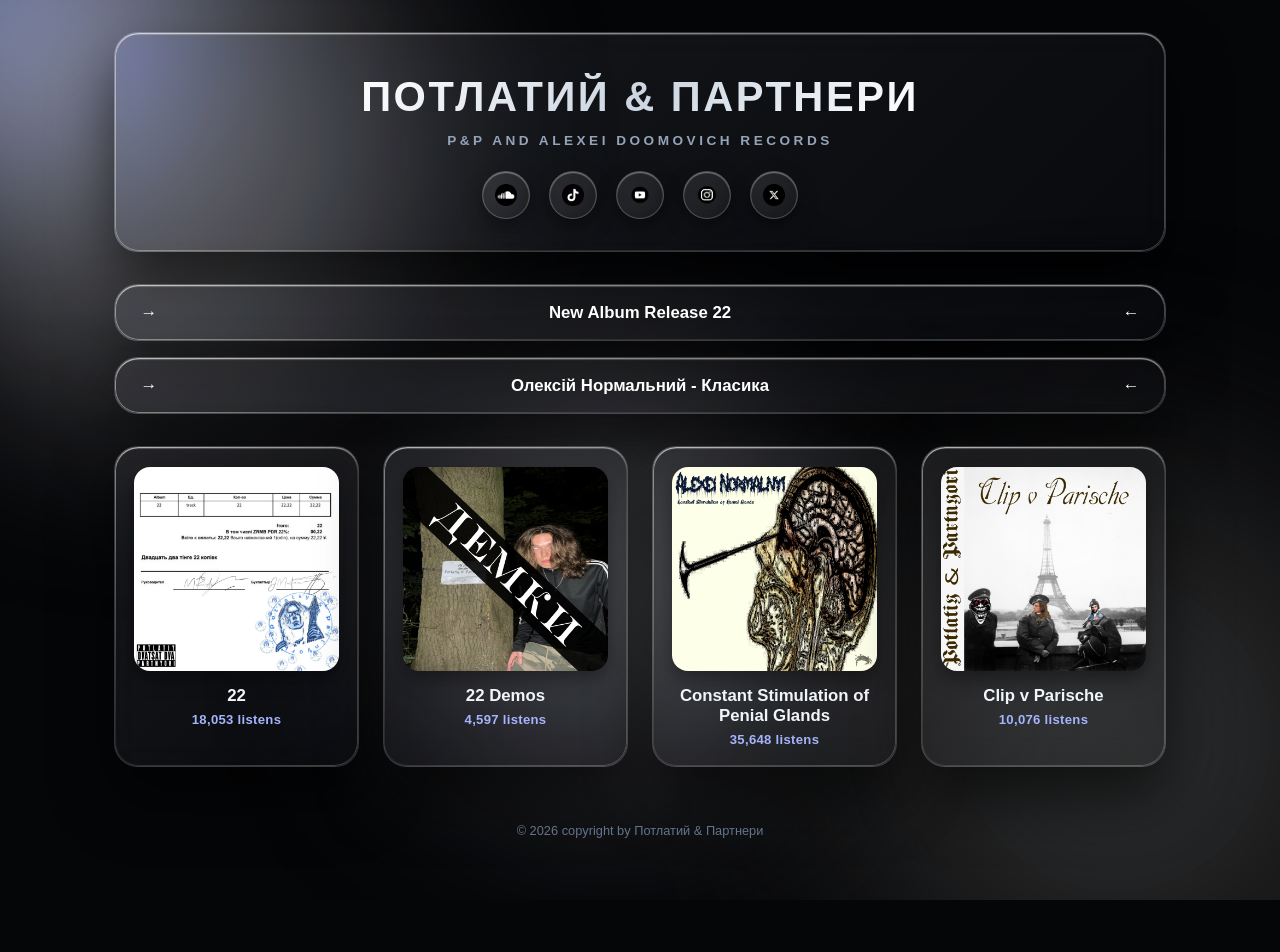
==== index.html @ 7893b6b0 "Update index.html" ====
<!DOCTYPE html>
<html lang="uk">
<head>
  <meta charset="UTF-8">
  <meta name="viewport" content="width=device-width, initial-scale=1.0, maximum-scale=1.0, user-scalable=no, viewport-fit=cover">
  <title>Потлатий & Партнери</title>
  <link rel="icon" type="image/x-icon" href="icon.ico">
  <link rel="stylesheet" href="style.css">
</head>
<body>

  <!-- Flying Ambient Blobs for Main Page -->
  <div class="ambient-bg">
    <div class="liquid-blob blob-main-1"></div>
    <div class="liquid-blob blob-main-2"></div>
    <div class="liquid-blob blob-main-3"></div>
    <div class="liquid-blob blob-main-cursor" id="blob-cursor"></div>
  </div>

  <div class="main-content" id="main-page">
    <header class="header-glass glass-card">
      <h1 id="main-title">ПОТЛАТИЙ & ПАРТНЕРИ</h1>
      <div class="tagline-container">
        <span id="tagline" class="tagline">P&P AND ALEXEI DOOMOVICH RECORDS</span>
      </div>

      <!-- Main Screen Media Link Buttons -->
      <div id="header-media-links" class="media-links-container">
        <a href="https://soundcloud.com/potlatiypartnyori?utm_source=clipboard&utm_medium=text&utm_campaign=social_sharing" target="_blank" class="media-link-btn sc-link" title="SoundCloud"><img src="snd.png" alt="SoundCloud"></a>
        <a href="https://www.tiktok.com/@potlatiy_3.14tushara" target="_blank" class="media-link-btn tt-link" title="TikTok"><img src="tt.png" alt="TikTok"></a>
        <a href="https://www.youtube.com/@ReVanced-j1o" target="_blank" class="media-link-btn yt-link" title="YouTube"><img src="yt.png" alt="YouTube"></a>
        <a href="https://www.instagram.com/potlatiypartnyori/" target="_blank" class="media-link-btn ig-link" title="Instagram"><img src="inst.png" alt="Instagram"></a>
        <a href="https://x.com/ptlty_i_part" target="_blank" class="media-link-btn x-link" title="X"><img src="x.png" alt="X"></a>
      </div>
    </header>

    <div class="controls-container">
      <button id="promo-btn-22" class="promo-btn glass-card" onclick="openAlbum('22', this)">
        <span class="arrow-left">→</span> New Album Release 22 <span class="arrow-right">←</span>
      </button>
      <button id="promo-btn-cspg" class="promo-btn glass-card" onclick="openAlbum('cspg', this)">
        <span class="arrow-left">→</span> Олексій Нормальний - Класика <span class="arrow-right">←</span>
      </button>
    </div>

    <div id="albums-grid" class="album-grid">
      <div class="album-card glass-card" onclick="openAlbum('22', this)">
        <div class="album-card-cover">
          <img src="22albumcov.png" alt="Album 22" onerror="this.src='icon.ico'">
        </div>
        <div class="album-card-title">22</div>
        <div class="album-card-listens" id="main-listens-22">0 listens</div>
      </div>

      <div class="album-card glass-card" onclick="openAlbum('22demos', this)">
        <div class="album-card-cover">
          <img src="22demos.png" alt="22 Demos" onerror="this.src='icon.ico'">
        </div>
        <div class="album-card-title">22 Demos</div>
        <div class="album-card-listens" id="main-listens-22demos">0 listens</div>
      </div>

      <div class="album-card glass-card" onclick="openAlbum('cspg', this)">
        <div class="album-card-cover">
          <img src="csopgnew.png" alt="CSPG" onerror="this.src='icon.ico'">
        </div>
        <div class="album-card-title">Constant Stimulation of Penial Glands</div>
        <div class="album-card-listens" id="main-listens-cspg">0 listens</div>
      </div>

      <div class="album-card glass-card" onclick="openAlbum('cvp', this)">
        <div class="album-card-cover">
          <img src="clipcover.png" alt="Clip v Parische" onerror="this.src='icon.ico'">
        </div>
        <div class="album-card-title">Clip v Parische</div>
        <div class="album-card-listens" id="main-listens-cvp">0 listens</div>
      </div>
    </div>
  </div>

  <div id="expanded-view" class="expanded-modal" style="display: none;">
    <div class="animated-bg">
      <div class="blob blob-1"></div>
      <div class="blob blob-2"></div>
      <div class="blob blob-3"></div>
      <div class="blob blob-4"></div>
    </div>

    <div class="modal-content-container">
      <div class="modal-header">
        <span id="expanded-album-title" class="expanded-title">ALBUM PLAYER</span>
        <button class="close-btn glass-btn" onclick="closeExpandedAlbum()" aria-label="Close">✕</button>
      </div>

      <div class="expanded-layout">
        <div class="panel-left glass-panel">
          <div class="album-cover-frame">
            <img id="expanded-cover" alt="Album Cover">
          </div>

          <div class="current-track-info">
            <div id="player-track-name" class="player-track-name">Select a Track</div>
            <div id="player-album-name" class="player-album-name">Album Name</div>
          </div>

          <div class="player-controls">
            <audio id="player" controls></audio>

            <div class="custom-playback-buttons">
              <button class="control-btn glass-btn" onclick="prevTrack()">⏮ PREV</button>
              <button class="control-btn glass-btn" onclick="togglePlayPause()">⏯ PLAY / PAUSE</button>
              <button class="control-btn glass-btn" onclick="nextTrack()">NEXT ⏭</button>
            </div>

            <div id="listens-count" class="listens-count"></div>

            <div class="streaming-links">
              <a id="spotify-link" href="#" target="_blank" class="stream-btn glass-btn">Spotify</a>
              <a id="apple-link" href="#" target="_blank" class="stream-btn glass-btn">Apple Music</a>
              <a id="ytmusic-link" href="#" target="_blank" class="stream-btn glass-btn">YT Music</a>
            </div>
          </div>
        </div>

        <div class="panel-right glass-panel">
          <h2 class="panel-title">TRACKLIST</h2>

          <div id="list-22" class="music-container track-list-box">
            <div class="track" data-file="01 blyuaha muha.mp3" onclick="playTrack(this)">01. blyuaha muha</div>
            <div class="track" data-file="02 ce eksperimentalniy hip hop suki.mp3" onclick="playTrack(this)">02. це експериментальний хiп хоп суки</div>
            <div class="track" data-file="03 hype melstroy che.mp3" onclick="playTrack(this)">03. hype melstroy che</div>
            <div class="track" data-file="04 sintisator noobprohakergod.mp3" onclick="playTrack(this)">04. sintisator noobprohakergod</div>
            <div class="track" data-file="05 vitaliy ventilator (feat. Vitalya).mp3" onclick="playTrack(this)">05. vitaliy ventilator (feat. Vitalya)</div>
            <div class="track" data-file="06 status.mp3" onclick="playTrack(this)">06. status</div>
            <div class="track" data-file="07 altuha nomer 16.mp3" onclick="playTrack(this)">07. альтуха номер 16</div>
            <div class="track" data-file="08 mezhkontinentalniy zvonok (intro).mp3" onclick="playTrack(this)">08. межконтинентальний звонок (intro)</div>
            <div class="track" data-file="09 22.mp3" onclick="playTrack(this)">09. 22</div>
            <div class="track" data-file="10 running (za bitom).mp3" onclick="playTrack(this)">10. running (за бiтом)</div>
            <div class="track" data-file="11 sperma na dzinsax (feat. chaykovskiy, floor...).mp3" onclick="playTrack(this)">11. sperma na dzinsax</div>
            <div class="track" data-file="12 martin.mp3" onclick="playTrack(this)">12. martin</div>
            <div class="track" data-file="13 dimon hendryx.mp3" onclick="playTrack(this)">13. dimon hendryx</div>
            <div class="track" data-file="14 seks narkota i partneri (prod. Alexei N...).mp3" onclick="playTrack(this)">14. секс наркота i партнери</div>
            <div class="track" data-file="15 death grips - fors.mp3" onclick="playTrack(this)">15. death grips - форс</div>
            <div class="track" data-file="16 jpegmafia - loh.mp3" onclick="playTrack(this)">16. jpegmafia - лох</div>
            <div class="track" data-file="17 tolko lyudey ne zaplakalo ot etoy pesni.mp3" onclick="playTrack(this)">17. только 5% людей не заплакало</div>
            <div class="track" data-file="18 Clip v Parische (House Limited Edition).mp3" onclick="playTrack(this)">18. Clip v Parische (House Limited)</div>
            <div class="track" data-file="19 companiya zla.mp3" onclick="playTrack(this)">19. companiya zla</div>
            <div class="track" data-file="20 smert navalnogo 16.02.24.mp3" onclick="playTrack(this)">20. smert navalnogo 16.02.24</div>
            <div class="track" data-file="21 gemini pizdun.mp3" onclick="playTrack(this)">21. gemini piz#dun</div>
            <div class="track" data-file="22 konec alboma (gotovo).mp3" onclick="playTrack(this)">22. konec alboma (gotovo)</div>
          </div>

          <div id="list-22demos" class="music-container track-list-box">
            <div class="track" data-file="01 clip v parische (Demo).mp3" onclick="playTrack(this)">01. clip v parische (Demo)</div>
            <div class="track" data-file="02 jpegmafia - лох (Demo).mp3" onclick="playTrack(this)">02. jpegmafia - лох (Demo)</div>
            <div class="track" data-file="03 jpegmafia - лох (Cut Demo).mp3" onclick="playTrack(this)">03. jpegmafia - лох (Cut Demo)</div>
            <div class="track" data-file="04 zapoy (Demo).mp3" onclick="playTrack(this)">04. zapoy (Demo)</div>
            <div class="track" data-file="05 interluda (Demo).mp3" onclick="playTrack(this)">05. interluda (Demo)</div>
            <div class="track" data-file="06 rsheen (Demo).mp3" onclick="playTrack(this)">06. rsheen (Demo)</div>
            <div class="track" data-file="07 діджей поломаний холодильник (Demo).mp3" onclick="playTrack(this)">07. діджей поломаний холодильник (Demo)</div>
            <div class="track" data-file="08 status (Demo).mp3" onclick="playTrack(this)">08. status (Demo)</div>
            <div class="track" data-file="09 lozinskiy na bite (Demo).mp3" onclick="playTrack(this)">09. lozinskiy na bite (Demo)</div>
            <div class="track" data-file="10 dom (Demo).mp3" onclick="playTrack(this)">10. dom (Demo)</div>
            <div class="track" data-file="11 3 son (Demo).mp3" onclick="playTrack(this)">11. 3 son (Demo)</div>
            <div class="track" data-file="12 4 son (Demo).mp3" onclick="playTrack(this)">12. 4 son (Demo)</div>
            <div class="track" data-file="13 birds (Demo).mp3" onclick="playTrack(this)">13. birds (Demo)</div>
            <div class="track" data-file="14 konec alboma (Demo).mp3" onclick="playTrack(this)">14. konec alboma (Demo)</div>
          </div>

          <div id="list-cspg" class="music-container track-list-box">
            <div class="track" data-file="Constant Stimulation of Penial Glands.mp3" onclick="playTrack(this)">01. Constant Stimulation of Penial Glands</div>
            <div class="track" data-file="Last Breaths of Baal.mp3" onclick="playTrack(this)">02. Last Breaths of Baal</div>
            <div class="track" data-file="The Fourth Coming of Christ.mp3" onclick="playTrack(this)">03. The Fourth Coming of Christ</div>
            <div class="track" data-file="War on Europa.mp3" onclick="playTrack(this)">04. War on Europa</div>
            <div class="track" data-file="Continous Existence of Judaism.mp3" onclick="playTrack(this)">05. Continous Existence of Judaism</div>
            <div class="track" data-file="Lizards That Live Underground.mp3" onclick="playTrack(this)">06. Lizards That Live Underground</div>
            <div class="track" data-file="Dismembered Body Found in the Stale Basement of a Nice Old Lady I Once Knew As Roberta.mp3" onclick="playTrack(this)">07. Dismembered Body Found in the Stale Basement</div>
          </div>

          <div id="list-cvp" class="music-container track-list-box">
            <div class="track" data-file="Clip v Parische.mp3" onclick="playTrack(this)">01. Clip v Parische</div>
          </div>

          <div class="lyrics-container glass-panel">
            <div class="lyrics-header">↻ LYRICS</div>
            <div id="lyrics-box" class="lyrics-content">Select a track to view lyrics...</div>
          </div>
        </div>
      </div>
    </div>
  </div>

  <div id="mini-player" class="mini-player glass-panel" style="display: none;">
    <div class="mini-player-info" onclick="reopenFullPlayer()">
      <img id="mini-cover" alt="Album Cover" class="mini-cover">
      <div class="mini-details">
        <div id="mini-title" class="mini-title">Track Name - Album Name</div>
      </div>
    </div>

    <div class="mini-controls-container">
      <div class="mini-controls">
        <button class="control-btn glass-btn" onclick="prevTrack()" title="Previous">⏮<span class="btn-text"> PREV</span></button>
        <button id="mini-play-btn" class="control-btn glass-btn" onclick="togglePlayPause()" title="Play/Pause">⏯<span class="btn-text"> PLAY</span></button>
        <button class="control-btn glass-btn" onclick="nextTrack()" title="Next">NEXT<span class="btn-text"> ⏭</span></button>
        <button class="control-btn glass-btn" onclick="reopenFullPlayer()" title="Expand">⤢<span class="btn-text"> EXPAND</span></button>
        <button class="control-btn glass-btn" onclick="dismissMiniPlayer()" title="Close">✕</button>
      </div>
      <div id="mini-listens-count" class="mini-listens-count">0 listens</div>
    </div>
  </div>

  <footer>
    © 2026 copyright by Потлатий & Партнери
  </footer>

  <script src="lyrics.js"></script>
  <script src="x.js"></script>
</body>
</html>
---- style.css ----
:root {
  --bg-dark: #050608;
  --text-main: #f8fafc;
  --accent: #a5b4fc;
  --album-c1: #3a4b6e;
  --album-c2: #101622;
  --album-c3: #060911;

  /* Dynamic Viewport Height Fix Variable */
  --app-height: 100dvh;

  /* Dynamic Main Page Theme Tokens */
  --main-c1: rgba(255, 255, 255, 0.35);
  --main-c1-dark: rgba(30, 30, 35, 0.8);
  --main-c2: rgba(200, 200, 200, 0.25);
  --main-c2-dark: rgba(0, 0, 0, 0.95);
  --main-c3: rgba(255, 255, 255, 0.3);
  --main-c3-dark: rgba(15, 15, 20, 0.85);
  --main-bg-color: #050608;

  /* Ultra-Transparent Liquid Glass Tokens */
  --liquid-glass-bg: linear-gradient(135deg, rgba(255, 255, 255, 0.08) 0%, rgba(255, 255, 255, 0.02) 100%);
  --liquid-glass-border: linear-gradient(135deg, rgba(255, 255, 255, 0.45) 0%, rgba(255, 255, 255, 0.05) 50%, rgba(255, 255, 255, 0.22) 100%);
  --liquid-glass-shadow: 0 30px 60px rgba(0, 0, 0, 0.6), inset 0 1.5px 1px rgba(255, 255, 255, 0.45), inset 0 -1px 1px rgba(255, 255, 255, 0.05);
  --liquid-glass-hover-bg: linear-gradient(135deg, rgba(255, 255, 255, 0.16) 0%, rgba(255, 255, 255, 0.04) 100%);
}

* {
  box-sizing: border-box;
  margin: 0;
  padding: 0;
  -webkit-tap-highlight-color: transparent;
}

img:not([src]), img[src=""] {
  opacity: 0 !important;
  visibility: hidden !important;
}

html, body {
  width: 100%;
  min-height: 100vh;
  min-height: var(--app-height);
  background-color: var(--main-bg-color) !important;
  color: var(--text-main);
  font-family: -apple-system, BlinkMacSystemFont, "SF Pro Display", "SF Pro Text", "Helvetica Neue", Arial, sans-serif;
  overflow-x: hidden;
  position: relative;
  transition: background-color 0.8s ease;
}

body {
  display: flex;
  flex-direction: column;
  align-items: center;
  padding-bottom: 90px;
}

/* Lock scroll when modal is open */
body.modal-open {
  overflow: hidden !important;
  height: 100vh !important;
  height: var(--app-height) !important;
}

/* Flying Ambient Mesh for Main Page */
.ambient-bg {
  position: fixed;
  top: 0;
  left: 0;
  width: 100vw;
  height: 100vh;
  height: var(--app-height);
  z-index: 0;
  pointer-events: none;
  overflow: hidden;
}

.liquid-blob {
  position: absolute;
  border-radius: 50%;
  filter: blur(85px);
  mix-blend-mode: screen;
  animation: fluidFly 15s infinite alternate cubic-bezier(0.4, 0, 0.2, 1);
  transition: background 0.8s ease;
}

.blob-main-1 {
  width: 550px;
  height: 550px;
  background: radial-gradient(circle, var(--main-c1) 0%, var(--main-c1-dark) 100%);
  top: -120px;
  left: -120px;
}

.blob-main-2 {
  width: 650px;
  height: 650px;
  background: radial-gradient(circle, var(--main-c2) 0%, var(--main-c2-dark) 100%);
  bottom: -160px;
  right: -160px;
  animation-delay: -4s;
}

.blob-main-3 {
  width: 450px;
  height: 450px;
  background: radial-gradient(circle, var(--main-c3) 0%, var(--main-c3-dark) 100%);
  top: 40%;
  left: 30%;
  animation-delay: -8s;
}

/* Cursor-Following Flying Blob */
.blob-main-cursor {
  width: 420px;
  height: 420px;
  background: radial-gradient(circle, var(--accent, rgba(255, 255, 255, 0.4)) 0%, var(--main-c1-dark, rgba(30, 30, 35, 0.8)) 100%);
  position: fixed;
  top: 0;
  left: 0;
  pointer-events: none;
  transform: translate(-50%, -50%);
  transition: transform 0.1s ease-out, background 0.8s ease;
  z-index: 0;
  animation: none;
  opacity: 0.75;
}

@keyframes fluidFly {
  0% { transform: translate(0, 0) scale(1) rotate(0deg); }
  50% { transform: translate(120px, -80px) scale(1.2) rotate(120deg); }
  100% { transform: translate(-80px, 100px) scale(0.9) rotate(240deg); }
}

.main-content {
  position: relative;
  z-index: 1;
  width: 100%;
  max-width: 1100px;
  padding: 2rem 1.5rem;
  display: flex;
  flex-direction: column;
  gap: 2rem;
}

/* Liquid Glass Panels */
.glass-card,
.glass-panel,
.header-glass,
.mini-player {
  background: var(--liquid-glass-bg);
  backdrop-filter: blur(14px) saturate(220%);
  -webkit-backdrop-filter: blur(14px) saturate(220%);
  border: 1px solid rgba(255, 255, 255, 0.16);
  border-radius: 24px;
  box-shadow: var(--liquid-glass-shadow);
  transition: all 0.35s cubic-bezier(0.16, 1, 0.3, 1);
  position: relative;
  overflow: hidden;
}

.glass-card::before,
.glass-panel::before {
  content: '';
  position: absolute;
  inset: 0;
  border-radius: 24px;
  padding: 1px;
  background: var(--liquid-glass-border);
  -webkit-mask: linear-gradient(#fff 0 0) content-box, linear-gradient(#fff 0 0);
  mask: linear-gradient(#fff 0 0) content-box, linear-gradient(#fff 0 0);
  -webkit-mask-composite: xor;
  mask-composite: exclude;
  pointer-events: none;
}

.header-glass {
  text-align: center;
  padding: 2.5rem 1.5rem 2rem 1.5rem;
  display: flex;
  flex-direction: column;
  align-items: center;
}

#main-title {
  font-size: 2.6rem;
  font-weight: 800;
  letter-spacing: 2.5px;
  margin-bottom: 0.3rem;
  text-transform: uppercase;
  background: linear-gradient(135deg, #ffffff 0%, #cbd5e1 50%, #ffffff 100%);
  -webkit-background-clip: text;
  -webkit-text-fill-color: transparent;
  word-break: break-word;
}

.tagline-container {
  margin-top: 0.3rem;
}

.tagline {
  font-size: 0.85rem;
  letter-spacing: 3.5px;
  color: #94a3b8;
  text-transform: uppercase;
  font-weight: 600;
  word-break: break-word;
}

/* Header Media Link Buttons */
.media-links-container {
  display: flex;
  gap: 1.2rem;
  justify-content: center;
  align-items: center;
  margin-top: 1.4rem;
  flex-wrap: wrap;
}

.media-link-btn {
  width: 48px;
  height: 48px;
  border-radius: 50%;
  background: var(--liquid-glass-bg);
  backdrop-filter: blur(14px);
  border: 1px solid rgba(255, 255, 255, 0.22);
  display: flex;
  align-items: center;
  justify-content: center;
  transition: all 0.3s cubic-bezier(0.16, 1, 0.3, 1);
  box-shadow: 0 8px 20px rgba(0,0,0,0.4), inset 0 1px 1px rgba(255,255,255,0.4);
}

.media-link-btn img {
  width: 22px;
  height: 22px;
  object-fit: contain;
}

.media-link-btn:hover {
  background: var(--liquid-glass-hover-bg);
  transform: scale(1.15) translateY(-3px);
  border-color: rgba(255, 255, 255, 0.5);
  box-shadow: 0 12px 28px rgba(0, 0, 0, 0.6), inset 0 1.5px 2px rgba(255, 255, 255, 0.6);
}

.controls-container {
  display: flex;
  flex-direction: column;
  gap: 1rem;
  align-items: center;
}

.promo-btn {
  width: 100%;
  padding: 1.1rem 1.6rem;
  color: #ffffff;
  font-size: 1.05rem;
  font-weight: 600;
  cursor: pointer;
  display: flex;
  justify-content: space-between;
  align-items: center;
}

.promo-btn:hover {
  background: var(--liquid-glass-hover-bg);
  transform: translateY(-3px) scale(1.008);
  box-shadow: 0 20px 45px rgba(0, 0, 0, 0.7), inset 0 1.5px 2px rgba(255, 255, 255, 0.5);
}

.album-grid {
  display: grid;
  grid-template-columns: repeat(auto-fit, minmax(220px, 1fr));
  gap: 1.5rem;
  width: 100%;
}

.album-card {
  padding: 1.2rem;
  cursor: pointer;
  display: flex;
  flex-direction: column;
  align-items: center;
  text-align: center;
}

.album-card:hover {
  transform: translateY(-8px) scale(1.02);
  background: var(--liquid-glass-hover-bg);
  box-shadow: 0 24px 50px rgba(0, 0, 0, 0.75), inset 0 1.5px 2px rgba(255, 255, 255, 0.5);
}

.album-card-cover {
  width: 100%;
  aspect-ratio: 1 / 1;
  border-radius: 16px;
  overflow: hidden;
  margin-bottom: 0.9rem;
  background-color: rgba(18, 22, 32, 0.4);
  box-shadow: 0 8px 20px rgba(0, 0, 0, 0.4);
}

.album-card-cover img {
  width: 100%;
  height: 100%;
  object-fit: cover;
  transition: transform 0.4s ease;
}

.album-card:hover .album-card-cover img {
  transform: scale(1.06);
}

.album-card-title {
  font-size: 1.05rem;
  font-weight: 700;
  color: #f1f5f9;
}

.album-card-listens {
  font-size: 0.82rem;
  color: var(--accent, #a5b4fc);
  margin-top: 0.4rem;
  font-weight: 600;
  letter-spacing: 0.3px;
}

/* Expanded Player Modal - Uses dynamic app height to avoid mobile address bar cutoffs */
.expanded-modal {
  position: fixed;
  top: 0;
  left: 0;
  width: 100vw;
  height: 100vh;
  height: var(--app-height);
  background-color: var(--album-c3, #060911) !important;
  background: radial-gradient(circle at center, var(--album-c2, #101622) 0%, var(--album-c3, #060911) 100%) !important;
  z-index: 10000;
  display: none;
  justify-content: center;
  align-items: flex-start;
  padding: 2rem;
  overflow-y: auto;
  -webkit-overflow-scrolling: touch;
  opacity: 0;
  visibility: hidden;
  pointer-events: none;
  transition: opacity 0.35s ease, visibility 0.35s ease;
}

.expanded-modal.active {
  display: flex;
  opacity: 1;
  visibility: visible;
  pointer-events: auto;
}

.animated-bg {
  position: absolute;
  top: 0;
  left: 0;
  width: 100%;
  height: 100%;
  overflow: hidden;
  z-index: 0;
  pointer-events: none;
}

.blob {
  position: absolute;
  border-radius: 50%;
  filter: blur(75px);
  opacity: 0.45;
  mix-blend-mode: screen;
  will-change: transform;
  animation: floatBlob 7s infinite alternate cubic-bezier(0.45, 0.05, 0.55, 0.95);
}

.blob-1 {
  width: 520px;
  height: 520px;
  background: var(--album-c1);
  top: -120px;
  left: -120px;
}

.blob-2 {
  width: 620px;
  height: 620px;
  background: var(--accent);
  bottom: -180px;
  right: -180px;
  animation-delay: -2s;
}

.blob-3 {
  width: 420px;
  height: 420px;
  background: var(--album-c2);
  top: 35%;
  left: 40%;
  animation-delay: -4s;
}

.blob-4 {
  width: 350px;
  height: 350px;
  background: radial-gradient(circle, rgba(255, 255, 255, 0.6) 0%, var(--accent) 100%);
  bottom: 20%;
  left: 10%;
  animation-delay: -5.5s;
}

@keyframes floatBlob {
  0% { transform: translate(0, 0) scale(1) rotate(0deg); }
  50% { transform: translate(100px, -70px) scale(1.2) rotate(90deg); }
  100% { transform: translate(-60px, 90px) scale(0.92) rotate(180deg); }
}

.modal-content-container {
  position: relative;
  z-index: 1;
  width: 100%;
  max-width: 1100px;
  display: flex;
  flex-direction: column;
  gap: 1.5rem;
  margin: auto 0;
  padding-bottom: 2rem;
}

.modal-header {
  display: flex;
  justify-content: space-between;
  align-items: center;
  gap: 1rem;
}

.expanded-title {
  font-size: 1.5rem;
  font-weight: 800;
  color: #ffffff;
  letter-spacing: 0.5px;
  text-shadow: 0 4px 12px rgba(0,0,0,0.5);
  word-break: break-word;
}

/* Glass Buttons */
.glass-btn {
  background: linear-gradient(135deg, rgba(255, 255, 255, 0.12) 0%, rgba(255, 255, 255, 0.02) 100%);
  border: 1px solid rgba(255, 255, 255, 0.25);
  color: #ffffff;
  padding: 0.65rem 1.1rem;
  border-radius: 14px;
  cursor: pointer;
  backdrop-filter: blur(12px);
  transition: all 0.25s cubic-bezier(0.16, 1, 0.3, 1);
  font-weight: 600;
  box-shadow: 0 4px 16px rgba(0,0,0,0.3), inset 0 1px 1px rgba(255,255,255,0.4);
}

.glass-btn:hover {
  background: linear-gradient(135deg, rgba(255, 255, 255, 0.25) 0%, rgba(255, 255, 255, 0.06) 100%);
  border-color: rgba(255, 255, 255, 0.5);
  transform: translateY(-2px);
  box-shadow: 0 8px 24px rgba(0,0,0,0.4), inset 0 1px 2px rgba(255,255,255,0.6);
}

.close-btn {
  width: 42px;
  height: 42px;
  border-radius: 50%;
  padding: 0;
  display: flex;
  align-items: center;
  justify-content: center;
  font-size: 1.2rem;
  flex-shrink: 0;
}

.expanded-layout {
  display: grid;
  grid-template-columns: 340px 1fr;
  gap: 1.5rem;
}

.panel-left,
.panel-right {
  padding: 1.5rem;
  display: flex;
  flex-direction: column;
  gap: 1rem;
}

.panel-left {
  align-items: center;
}

.panel-right {
  overflow-y: auto;
  max-height: 80vh;
}

.album-cover-frame {
  width: 100%;
  aspect-ratio: 1 / 1;
  border-radius: 20px;
  overflow: hidden;
  box-shadow: 0 16px 36px rgba(0, 0, 0, 0.65), inset 0 1.5px 2px rgba(255, 255, 255, 0.45);
  background-color: #121620;
}

#expanded-cover {
  width: 100%;
  height: 100%;
  object-fit: cover;
  transition: opacity 0.2s ease;
}

.current-track-info {
  text-align: center;
  margin: 0.4rem 0 0.2rem 0;
  width: 100%;
  display: flex;
  flex-direction: column;
  align-items: center;
  justify-content: center;
  word-break: break-word;
}

.player-track-name {
  font-size: 1.3rem;
  font-weight: 800;
  color: #ffffff;
  line-height: 1.2;
  letter-spacing: 0.5px;
  text-align: center;
}

.player-album-name {
  font-size: 0.85rem;
  font-weight: 700;
  color: var(--accent, #a5b4fc);
  margin-top: 0.35rem;
  text-transform: uppercase;
  letter-spacing: 1.2px;
  text-align: center;
}

.player-controls {
  width: 100%;
  display: flex;
  flex-direction: column;
  gap: 0.85rem;
}

#player {
  width: 100%;
  height: 38px;
  border-radius: 10px;
}

.custom-playback-buttons {
  display: grid;
  grid-template-columns: 1fr 1.2fr 1fr;
  gap: 0.5rem;
}

.listens-count {
  text-align: center;
  font-size: 0.88rem;
  color: var(--accent, #a5b4fc);
  letter-spacing: 0.5px;
  font-weight: 700;
  padding: 0.2rem 0;
}

.control-btn {
  font-size: 0.75rem;
  text-align: center;
  padding: 0.6rem 0.2rem;
}

.streaming-links {
  display: flex;
  gap: 0.5rem;
}

.stream-btn {
  flex: 1;
  text-align: center;
  font-size: 0.8rem;
  text-decoration: none;
  display: inline-block;
}

.panel-title {
  font-size: 1.1rem;
  letter-spacing: 1.2px;
  color: #e2e8f0;
  border-bottom: 1px solid rgba(255, 255, 255, 0.15);
  padding-bottom: 0.6rem;
  font-weight: 700;
}

.track-list-box {
  display: flex;
  flex-direction: column;
  gap: 0.45rem;
  max-height: 280px;
  overflow-y: auto;
  padding-right: 0.3rem;
  -webkit-overflow-scrolling: touch;
}

.track {
  display: flex;
  justify-content: space-between;
  align-items: center;
  padding: 0.75rem 1rem;
  border-radius: 14px;
  background: rgba(255, 255, 255, 0.03);
  border: 1px solid rgba(255, 255, 255, 0.08);
  cursor: pointer;
  transition: all 0.25s ease;
  font-size: 0.92rem;
  color: #cbd5e1;
}

.track:hover {
  background: rgba(255, 255, 255, 0.12);
  border-color: rgba(255, 255, 255, 0.25);
  color: #ffffff;
  transform: translateX(3px);
}

.track.active {
  background: linear-gradient(135deg, rgba(255, 255, 255, 0.18) 0%, rgba(255, 255, 255, 0.05) 100%);
  border-color: var(--accent);
  color: #ffffff;
  font-weight: 700;
  box-shadow: 0 4px 16px rgba(0,0,0,0.3), inset 0 1px 1px rgba(255,255,255,0.4);
}

.track-name {
  flex: 1;
  white-space: nowrap;
  overflow: hidden;
  text-overflow: ellipsis;
}

.track-listens {
  font-size: 0.8rem;
  color: #94a3b8;
  margin-left: 0.8rem;
  font-weight: 500;
  flex-shrink: 0;
}

.lyrics-container {
  padding: 1.1rem;
  margin-top: 0.5rem;
  display: flex;
  flex-direction: column;
  gap: 0.5rem;
}

.lyrics-header {
  font-size: 0.85rem;
  font-weight: 800;
  letter-spacing: 1px;
  color: #94a3b8;
}

.lyrics-content {
  font-family: ui-monospace, SFMono-Regular, Menlo, Monaco, Consolas, monospace;
  font-size: 0.9rem;
  line-height: 1.6;
  white-space: pre-wrap;
  max-height: 200px;
  overflow-y: auto;
  color: #f1f5f9;
  padding-right: 0.5rem;
}

/* Mini Player - Full Mobile Optimization */
.mini-player {
  position: fixed;
  bottom: 0;
  left: 0;
  right: 0;
  width: 100%;
  z-index: 9999;
  display: none;
  align-items: center;
  justify-content: space-between;
  padding: 0.8rem 1.2rem;
  border-radius: 20px 20px 0 0;
  border-bottom: none;
  background: rgba(12, 16, 26, 0.92) !important;
  backdrop-filter: blur(25px) saturate(220%);
  -webkit-backdrop-filter: blur(25px) saturate(220%);
  transform: translateY(120%);
  opacity: 0;
  visibility: hidden;
  transition: transform 0.45s cubic-bezier(0.16, 1, 0.3, 1), opacity 0.4s ease, visibility 0.45s;
}

.mini-player.active {
  display: flex;
  transform: translateY(0);
  opacity: 1;
  visibility: visible;
}

.mini-player-info {
  display: flex;
  align-items: center;
  gap: 0.8rem;
  cursor: pointer;
  flex: 1;
  min-width: 0;
  margin-right: 0.5rem;
}

.mini-cover {
  width: 44px;
  height: 44px;
  border-radius: 12px;
  object-fit: cover;
  flex-shrink: 0;
  background-color: #121620;
  box-shadow: 0 4px 12px rgba(0,0,0,0.4);
}

.mini-details {
  display: flex;
  flex-direction: column;
  overflow: hidden;
  white-space: nowrap;
}

.mini-title {
  font-size: 0.9rem;
  font-weight: 700;
  color: #ffffff;
  text-overflow: ellipsis;
  overflow: hidden;
}

.mini-controls-container {
  display: flex;
  flex-direction: column;
  align-items: flex-end;
  gap: 0.2rem;
  flex-shrink: 0;
}

.mini-controls {
  display: flex;
  align-items: center;
  gap: 0.4rem;
}

.mini-controls .control-btn {
  padding: 0.5rem 0.75rem;
  font-size: 0.82rem;
}

.mini-listens-count {
  font-size: 0.75rem;
  color: var(--accent, #a5b4fc);
  font-weight: 700;
  letter-spacing: 0.3px;
  text-align: right;
  padding-right: 0.2rem;
}

/* Mobile Responsiveness Rules */
@media (max-width: 850px) {
  .expanded-modal {
    padding: 1rem 0.75rem;
  }

  .expanded-layout {
    grid-template-columns: 1fr;
    gap: 1rem;
  }

  .panel-left {
    max-width: 100%;
    margin: 0 auto;
    padding: 1rem;
    width: 100%;
  }

  .album-cover-frame {
    max-width: 220px;
    margin: 0 auto;
  }

  .player-track-name {
    font-size: 1.15rem;
  }

  .panel-right {
    max-height: none;
    overflow: visible;
    padding: 1rem;
    width: 100%;
  }

  .track-list-box {
    max-height: 240px;
  }

  .lyrics-content {
    max-height: 180px;
  }
}

@media (max-width: 600px) {
  body {
    padding-bottom: 95px;
  }

  .main-content {
    padding: 1rem 0.8rem;
    gap: 1.2rem;
  }

  .header-glass {
    padding: 1.5rem 1rem 1.2rem 1rem;
  }

  #main-title {
    font-size: 1.6rem;
    letter-spacing: 1px;
  }

  .tagline {
    font-size: 0.7rem;
    letter-spacing: 1.8px;
  }

  .media-links-container {
    gap: 0.75rem;
    margin-top: 1rem;
  }

  .media-link-btn {
    width: 42px;
    height: 42px;
  }

  .media-link-btn img {
    width: 19px;
    height: 19px;
  }

  .promo-btn {
    padding: 0.9rem 1.1rem;
    font-size: 0.9rem;
  }

  .expanded-title {
    font-size: 1.2rem;
  }

  .mini-player {
    padding: 0.6rem 0.75rem;
    gap: 0.4rem;
  }

  .mini-cover {
    width: 38px;
    height: 38px;
    border-radius: 8px;
  }

  .mini-title {
    font-size: 0.8rem;
  }

  .mini-controls {
    gap: 0.25rem;
  }

  .mini-controls .control-btn {
    padding: 0.45rem 0.5rem;
    font-size: 0.75rem;
  }

  .mini-controls .btn-text {
    display: none;
  }

  .mini-listens-count {
    font-size: 0.68rem;
  }
}

::-webkit-scrollbar {
  width: 5px;
}

::-webkit-scrollbar-track {
  background: rgba(0, 0, 0, 0.15);
  border-radius: 3px;
}

::-webkit-scrollbar-thumb {
  background: rgba(255, 255, 255, 0.3);
  border-radius: 3px;
}

::-webkit-scrollbar-thumb:hover {
  background: rgba(255, 255, 255, 0.5);
}

footer {
  position: relative;
  z-index: 1;
  margin-top: auto;
  padding: 1.5rem 1rem;
  color: #64748b;
  font-size: 0.8rem;
  text-align: center;
  font-weight: 500;
}
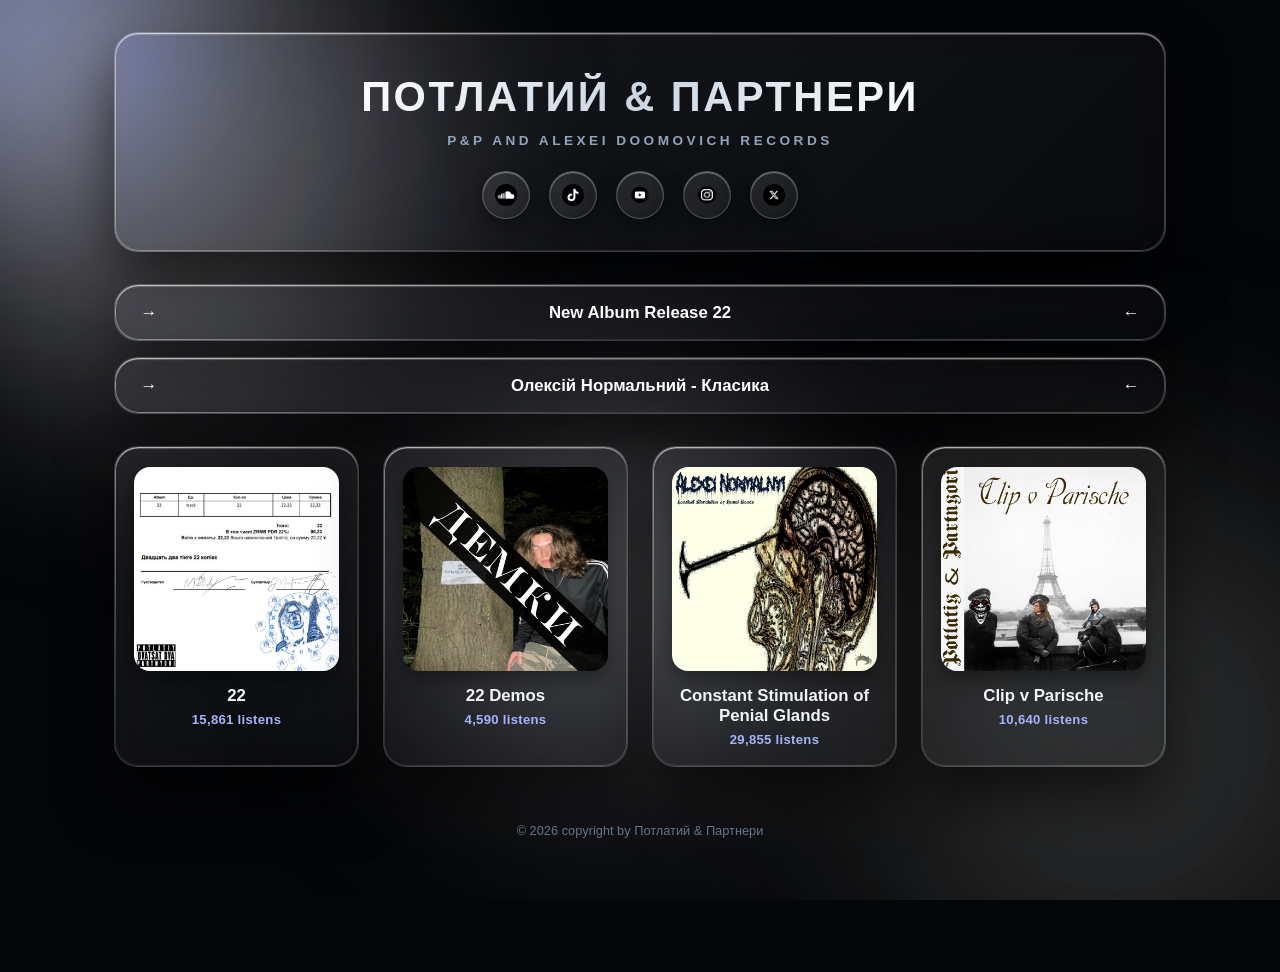
==== commit a2c3b8e6: "Add files via upload" ====
--- a/index.html
+++ b/index.html
@@ -217,4 +217,4 @@
   <script src="lyrics.js"></script>
   <script src="x.js"></script>
 </body>
-</html>
+</html>
--- a/style.css
+++ b/style.css
@@ -5,9 +5,6 @@
   --album-c1: #3a4b6e;
   --album-c2: #101622;
   --album-c3: #060911;
-
-  /* Dynamic Viewport Height Fix Variable */
-  --app-height: 100dvh;
 
   /* Dynamic Main Page Theme Tokens */
   --main-c1: rgba(255, 255, 255, 0.35);
@@ -40,7 +37,7 @@
 html, body {
   width: 100%;
   min-height: 100vh;
-  min-height: var(--app-height);
+  min-height: 100dvh;
   background-color: var(--main-bg-color) !important;
   color: var(--text-main);
   font-family: -apple-system, BlinkMacSystemFont, "SF Pro Display", "SF Pro Text", "Helvetica Neue", Arial, sans-serif;
@@ -53,14 +50,14 @@
   display: flex;
   flex-direction: column;
   align-items: center;
-  padding-bottom: 90px;
+  padding-bottom: 110px;
 }
 
 /* Lock scroll when modal is open */
 body.modal-open {
   overflow: hidden !important;
   height: 100vh !important;
-  height: var(--app-height) !important;
+  height: 100dvh !important;
 }
 
 /* Flying Ambient Mesh for Main Page */
@@ -70,7 +67,7 @@
   left: 0;
   width: 100vw;
   height: 100vh;
-  height: var(--app-height);
+  height: 100dvh;
   z-index: 0;
   pointer-events: none;
   overflow: hidden;
@@ -327,14 +324,14 @@
   letter-spacing: 0.3px;
 }
 
-/* Expanded Player Modal - Uses dynamic app height to avoid mobile address bar cutoffs */
+/* Expanded Player Modal */
 .expanded-modal {
   position: fixed;
   top: 0;
   left: 0;
   width: 100vw;
   height: 100vh;
-  height: var(--app-height);
+  height: 100dvh;
   background-color: var(--album-c3, #060911) !important;
   background: radial-gradient(circle at center, var(--album-c2, #101622) 0%, var(--album-c3, #060911) 100%) !important;
   z-index: 10000;
@@ -344,6 +341,7 @@
   padding: 2rem;
   overflow-y: auto;
   -webkit-overflow-scrolling: touch;
+  overscroll-behavior: contain;
   opacity: 0;
   visibility: hidden;
   pointer-events: none;
@@ -501,6 +499,7 @@
 .panel-right {
   overflow-y: auto;
   max-height: 80vh;
+  -webkit-overflow-scrolling: touch;
 }
 
 .album-cover-frame {
@@ -613,6 +612,7 @@
   overflow-y: auto;
   padding-right: 0.3rem;
   -webkit-overflow-scrolling: touch;
+  overscroll-behavior: contain;
 }
 
 .track {
@@ -681,11 +681,13 @@
   white-space: pre-wrap;
   max-height: 200px;
   overflow-y: auto;
+  -webkit-overflow-scrolling: touch;
+  overscroll-behavior: contain;
   color: #f1f5f9;
   padding-right: 0.5rem;
 }
 
-/* Mini Player - Full Mobile Optimization */
+/* Mini Player - Full Mobile Safe-Area Optimization */
 .mini-player {
   position: fixed;
   bottom: 0;
@@ -697,9 +699,10 @@
   align-items: center;
   justify-content: space-between;
   padding: 0.8rem 1.2rem;
+  padding-bottom: calc(0.8rem + env(safe-area-inset-bottom));
   border-radius: 20px 20px 0 0;
   border-bottom: none;
-  background: rgba(12, 16, 26, 0.92) !important;
+  background: rgba(12, 16, 26, 0.95) !important;
   backdrop-filter: blur(25px) saturate(220%);
   -webkit-backdrop-filter: blur(25px) saturate(220%);
   transform: translateY(120%);
@@ -782,6 +785,7 @@
 @media (max-width: 850px) {
   .expanded-modal {
     padding: 1rem 0.75rem;
+    padding-bottom: calc(1rem + env(safe-area-inset-bottom));
   }
 
   .expanded-layout {
@@ -797,7 +801,7 @@
   }
 
   .album-cover-frame {
-    max-width: 220px;
+    max-width: 200px;
     margin: 0 auto;
   }
 
@@ -813,17 +817,17 @@
   }
 
   .track-list-box {
-    max-height: 240px;
+    max-height: 220px;
   }
 
   .lyrics-content {
-    max-height: 180px;
+    max-height: 160px;
   }
 }
 
 @media (max-width: 600px) {
   body {
-    padding-bottom: 95px;
+    padding-bottom: 120px;
   }
 
   .main-content {
@@ -871,6 +875,7 @@
 
   .mini-player {
     padding: 0.6rem 0.75rem;
+    padding-bottom: calc(0.6rem + env(safe-area-inset-bottom));
     gap: 0.4rem;
   }
 
@@ -929,4 +934,4 @@
   font-size: 0.8rem;
   text-align: center;
   font-weight: 500;
-}
+}
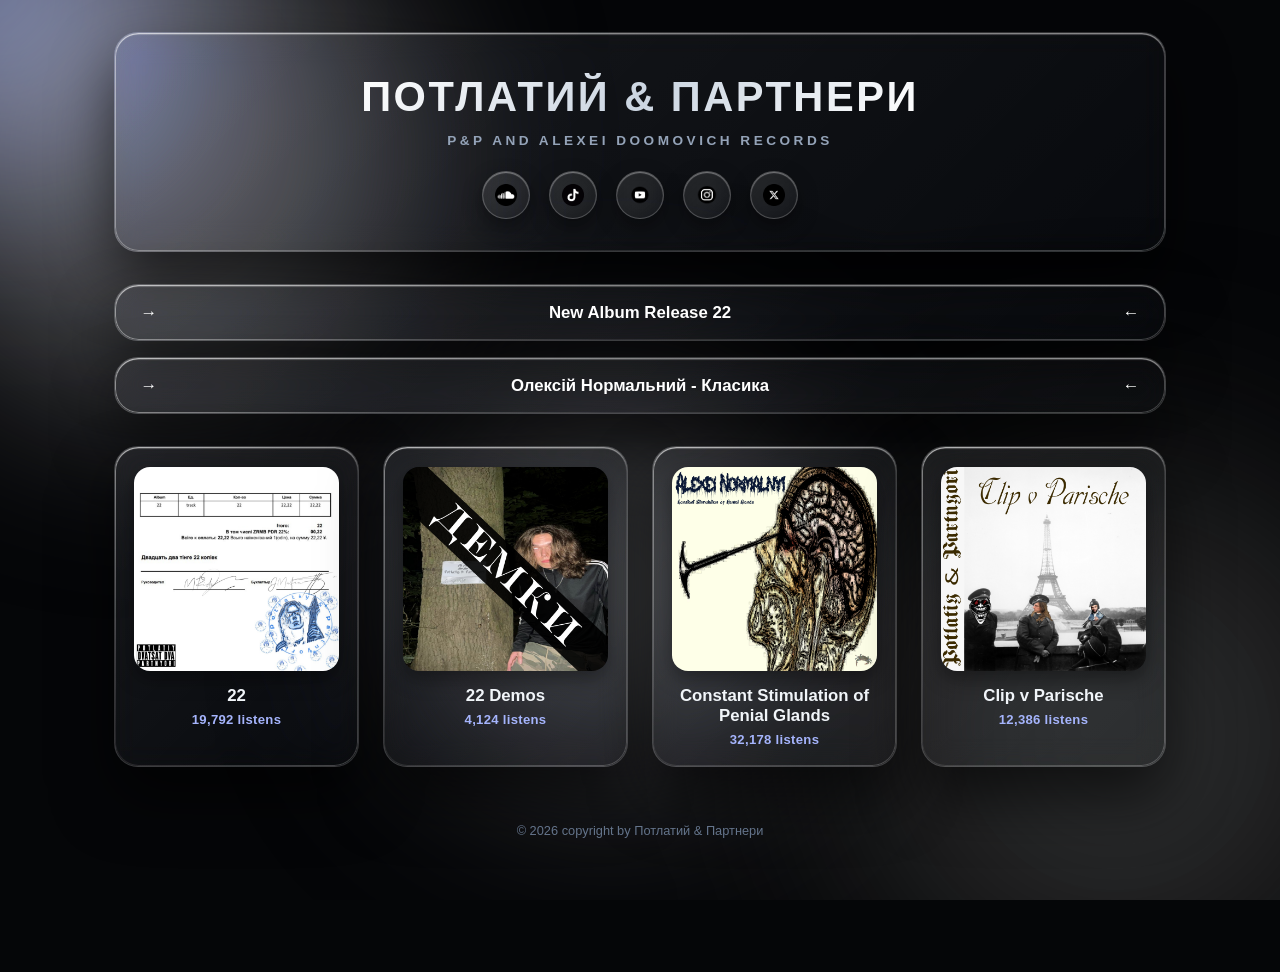
==== commit f087f513: "Add files via upload" ====
--- a/index.html
+++ b/index.html
@@ -200,10 +200,10 @@
 
     <div class="mini-controls-container">
       <div class="mini-controls">
-        <button class="control-btn glass-btn" onclick="prevTrack()" title="Previous">⏮<span class="btn-text"> PREV</span></button>
-        <button id="mini-play-btn" class="control-btn glass-btn" onclick="togglePlayPause()" title="Play/Pause">⏯<span class="btn-text"> PLAY</span></button>
-        <button class="control-btn glass-btn" onclick="nextTrack()" title="Next">NEXT<span class="btn-text"> ⏭</span></button>
-        <button class="control-btn glass-btn" onclick="reopenFullPlayer()" title="Expand">⤢<span class="btn-text"> EXPAND</span></button>
+        <button class="control-btn glass-btn" onclick="prevTrack()" title="Previous">⏮</button>
+        <button id="mini-play-btn" class="control-btn glass-btn" onclick="togglePlayPause()" title="Play/Pause">⏯</button>
+        <button class="control-btn glass-btn" onclick="nextTrack()" title="Next">⏭</button>
+        <button class="control-btn glass-btn" onclick="reopenFullPlayer()" title="Expand">⤢</button>
         <button class="control-btn glass-btn" onclick="dismissMiniPlayer()" title="Close">✕</button>
       </div>
       <div id="mini-listens-count" class="mini-listens-count">0 listens</div>
--- a/style.css
+++ b/style.css
@@ -44,6 +44,7 @@
   overflow-x: hidden;
   position: relative;
   transition: background-color 0.8s ease;
+  -webkit-overflow-scrolling: touch;
 }
 
 body {
@@ -53,11 +54,13 @@
   padding-bottom: 110px;
 }
 
-/* Lock scroll when modal is open */
+/* Lock scroll when modal is open on mobile */
 body.modal-open {
+  position: fixed;
+  width: 100%;
+  height: 100vh;
+  height: 100dvh;
   overflow: hidden !important;
-  height: 100vh !important;
-  height: 100dvh !important;
 }
 
 /* Flying Ambient Mesh for Main Page */
@@ -330,6 +333,7 @@
   top: 0;
   left: 0;
   width: 100vw;
+  width: 100dvw;
   height: 100vh;
   height: 100dvh;
   background-color: var(--album-c3, #060911) !important;
@@ -339,7 +343,8 @@
   justify-content: center;
   align-items: flex-start;
   padding: 2rem;
-  overflow-y: auto;
+  padding-bottom: calc(2rem + env(safe-area-inset-bottom));
+  overflow-y: scroll;
   -webkit-overflow-scrolling: touch;
   overscroll-behavior: contain;
   opacity: 0;
@@ -613,6 +618,7 @@
   padding-right: 0.3rem;
   -webkit-overflow-scrolling: touch;
   overscroll-behavior: contain;
+  touch-action: pan-y;
 }
 
 .track {
@@ -683,6 +689,7 @@
   overflow-y: auto;
   -webkit-overflow-scrolling: touch;
   overscroll-behavior: contain;
+  touch-action: pan-y;
   color: #f1f5f9;
   padding-right: 0.5rem;
 }
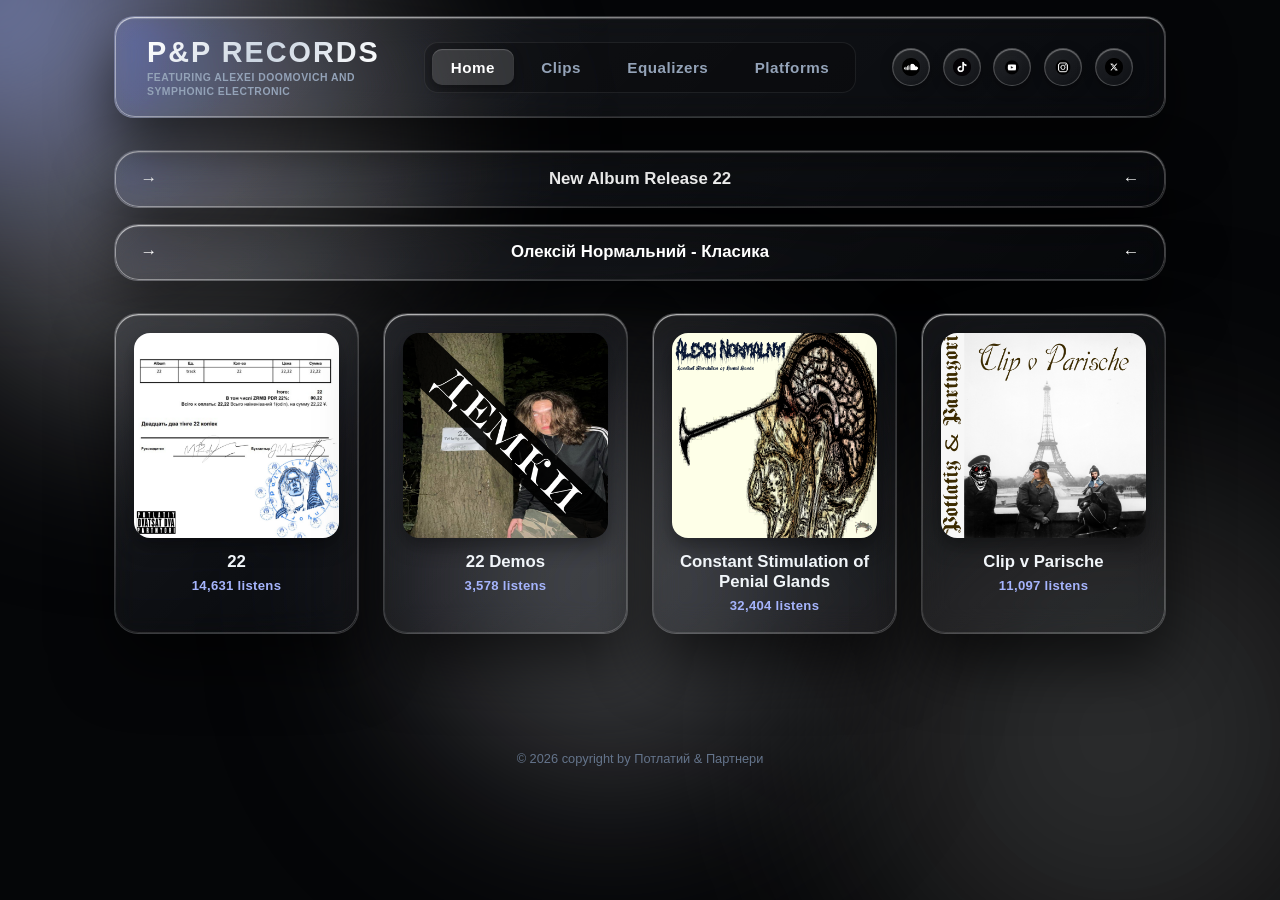
==== commit 77b17c78: "Add new files to PotlatiyPartners branch" ====
--- a/index.html
+++ b/index.html
@@ -18,66 +18,135 @@
   </div>
 
   <div class="main-content" id="main-page">
-    <header class="header-glass glass-card">
-      <h1 id="main-title">ПОТЛАТИЙ & ПАРТНЕРИ</h1>
-      <div class="tagline-container">
-        <span id="tagline" class="tagline">P&P AND ALEXEI DOOMOVICH RECORDS</span>
-      </div>
-
-      <!-- Main Screen Media Link Buttons -->
-      <div id="header-media-links" class="media-links-container">
+    
+    <!-- Modern Liquid Glass Top Navigation -->
+    <nav class="top-nav glass-card">
+      <div class="nav-brand">
+        <span class="brand-title">P&P RECORDS</span>
+        <span class="brand-subtitle">featuring Alexei Doomovich and Symphonic Electronic</span>
+      </div>
+      
+      <div class="nav-links">
+        <button id="nav-home" class="nav-link active" onclick="switchTab('home')">Home</button>
+        <button id="nav-clips" class="nav-link" onclick="switchTab('clips')">Clips</button>
+        <button id="nav-equalizers" class="nav-link" onclick="switchTab('equalizers')">Equalizers</button>
+        <button id="nav-platforms" class="nav-link" onclick="switchTab('platforms')">Platforms</button>
+      </div>
+
+      <div class="nav-socials media-links-container">
         <a href="https://soundcloud.com/potlatiypartnyori?utm_source=clipboard&utm_medium=text&utm_campaign=social_sharing" target="_blank" class="media-link-btn sc-link" title="SoundCloud"><img src="snd.png" alt="SoundCloud"></a>
         <a href="https://www.tiktok.com/@potlatiy_3.14tushara" target="_blank" class="media-link-btn tt-link" title="TikTok"><img src="tt.png" alt="TikTok"></a>
         <a href="https://www.youtube.com/@ReVanced-j1o" target="_blank" class="media-link-btn yt-link" title="YouTube"><img src="yt.png" alt="YouTube"></a>
         <a href="https://www.instagram.com/potlatiypartnyori/" target="_blank" class="media-link-btn ig-link" title="Instagram"><img src="inst.png" alt="Instagram"></a>
         <a href="https://x.com/ptlty_i_part" target="_blank" class="media-link-btn x-link" title="X"><img src="x.png" alt="X"></a>
       </div>
-    </header>
-
-    <div class="controls-container">
-      <button id="promo-btn-22" class="promo-btn glass-card" onclick="openAlbum('22', this)">
-        <span class="arrow-left">→</span> New Album Release 22 <span class="arrow-right">←</span>
-      </button>
-      <button id="promo-btn-cspg" class="promo-btn glass-card" onclick="openAlbum('cspg', this)">
-        <span class="arrow-left">→</span> Олексій Нормальний - Класика <span class="arrow-right">←</span>
-      </button>
-    </div>
-
-    <div id="albums-grid" class="album-grid">
-      <div class="album-card glass-card" onclick="openAlbum('22', this)">
-        <div class="album-card-cover">
-          <img src="22albumcov.png" alt="Album 22" onerror="this.src='icon.ico'">
-        </div>
-        <div class="album-card-title">22</div>
-        <div class="album-card-listens" id="main-listens-22">0 listens</div>
-      </div>
-
-      <div class="album-card glass-card" onclick="openAlbum('22demos', this)">
-        <div class="album-card-cover">
-          <img src="22demos.png" alt="22 Demos" onerror="this.src='icon.ico'">
-        </div>
-        <div class="album-card-title">22 Demos</div>
-        <div class="album-card-listens" id="main-listens-22demos">0 listens</div>
-      </div>
-
-      <div class="album-card glass-card" onclick="openAlbum('cspg', this)">
-        <div class="album-card-cover">
-          <img src="csopgnew.png" alt="CSPG" onerror="this.src='icon.ico'">
-        </div>
-        <div class="album-card-title">Constant Stimulation of Penial Glands</div>
-        <div class="album-card-listens" id="main-listens-cspg">0 listens</div>
-      </div>
-
-      <div class="album-card glass-card" onclick="openAlbum('cvp', this)">
-        <div class="album-card-cover">
-          <img src="clipcover.png" alt="Clip v Parische" onerror="this.src='icon.ico'">
-        </div>
-        <div class="album-card-title">Clip v Parische</div>
-        <div class="album-card-listens" id="main-listens-cvp">0 listens</div>
-      </div>
-    </div>
-  </div>
-
+    </nav>
+
+    <!-- SECTION: HOME (Main Page) -->
+    <div id="section-home" class="page-section active">
+      <div class="controls-container">
+        <button id="promo-btn-22" class="promo-btn glass-card" onclick="openAlbum('22', this)">
+          <span class="arrow-left">→</span> New Album Release 22 <span class="arrow-right">←</span>
+        </button>
+        <button id="promo-btn-cspg" class="promo-btn glass-card" onclick="openAlbum('cspg', this)">
+          <span class="arrow-left">→</span> Олексій Нормальний - Класика <span class="arrow-right">←</span>
+        </button>
+      </div>
+
+      <div id="albums-grid" class="album-grid">
+        <div class="album-card glass-card" onclick="openAlbum('22', this)">
+          <div class="album-card-cover">
+            <img src="22albumcov.png" alt="Album 22" onerror="this.src='icon.ico'">
+          </div>
+          <div class="album-card-title">22</div>
+          <div class="album-card-listens" id="main-listens-22">0 listens</div>
+        </div>
+
+        <div class="album-card glass-card" onclick="openAlbum('22demos', this)">
+          <div class="album-card-cover">
+            <img src="22demos.png" alt="22 Demos" onerror="this.src='icon.ico'">
+          </div>
+          <div class="album-card-title">22 Demos</div>
+          <div class="album-card-listens" id="main-listens-22demos">0 listens</div>
+        </div>
+
+        <div class="album-card glass-card" onclick="openAlbum('cspg', this)">
+          <div class="album-card-cover">
+            <img src="csopgnew.png" alt="CSPG" onerror="this.src='icon.ico'">
+          </div>
+          <div class="album-card-title">Constant Stimulation of Penial Glands</div>
+          <div class="album-card-listens" id="main-listens-cspg">0 listens</div>
+        </div>
+
+        <div class="album-card glass-card" onclick="openAlbum('cvp', this)">
+          <div class="album-card-cover">
+            <img src="clipcover.png" alt="Clip v Parische" onerror="this.src='icon.ico'">
+          </div>
+          <div class="album-card-title">Clip v Parische</div>
+          <div class="album-card-listens" id="main-listens-cvp">0 listens</div>
+        </div>
+      </div>
+    </div>
+
+    <!-- SECTION: CLIPS -->
+    <div id="section-clips" class="page-section">
+      <h2 class="section-heading">Офіційні Кліпи</h2>
+      <div id="clips-grid" class="yt-grid">
+        <!-- Rendered dynamically via x.js -->
+      </div>
+    </div>
+
+    <!-- SECTION: EQUALIZERS -->
+    <div id="section-equalizers" class="page-section">
+      <h2 class="section-heading">22 - Потлатий & Партнери</h2>
+      <div id="eqs-grid" class="yt-grid">
+        <!-- Rendered dynamically via x.js -->
+      </div>
+    </div>
+
+    <!-- SECTION: PLATFORMS -->
+    <div id="section-platforms" class="page-section">
+      
+      <!-- Artist 1 -->
+      <div class="artist-section">
+        <h2 class="section-heading artist-heading">Потлатий & Партнери</h2>
+        <div class="platforms-grid">
+          <a href="https://music.apple.com/us/artist/potlatiy-partnyori/1889513694" class="platform-card glass-card">
+            <div class="platform-name">Apple Music</div>
+          </a>
+          <a href="https://open.spotify.com/artist/0wkSc3e1uH1IR74jevoHq7" class="platform-card glass-card">
+            <div class="platform-name">Spotify</div>
+          </a>
+          <a href="https://music.youtube.com/playlist?list=OLAK5uy_nKaLl6EU7TxB2G0NKvtaWVETPKnfGyg98" class="platform-card glass-card">
+            <div class="platform-name">YouTube Music</div>
+          </a>
+        </div>
+      </div>
+
+      <!-- Artist 2 -->
+      <div class="artist-section" style="margin-top: 1.5rem;">
+        <h2 class="section-heading artist-heading" style="border-left-color: #ff5500;">Alexei Normalnyi</h2>
+        <div class="platforms-grid">
+          <a href="https://music.apple.com/us/artist/alexei-normalnyi/1895401386" target="_blank" class="platform-card glass-card">
+            <div class="platform-name">Apple Music</div>
+          </a>
+          <a href="https://www.deezer.com/us/artist/386727481" class="platform-card glass-card">
+            <div class="platform-name">Deezer</div>
+          </a>
+          <a href="https://open.spotify.com/artist/5Uoz8QpVv2QtMJHDhMZkXv" target="_blank" class="platform-card glass-card">
+            <div class="platform-name">Spotify</div>
+          </a>
+          <a href="https://music.youtube.com/playlist?list=OLAK5uy_mBKeQ6psKyPgW90CNi_EKRHSkR4EyxBy4" target="_blank" class="platform-card glass-card">
+            <div class="platform-name">YouTube Music</div>
+          </a>
+        </div>
+      </div>
+
+    </div>
+
+  </div>
+
+  <!-- Expanded Player Modal -->
   <div id="expanded-view" class="expanded-modal" style="display: none;">
     <div class="animated-bg">
       <div class="blob blob-1"></div>
--- a/style.css
+++ b/style.css
@@ -54,16 +54,12 @@
   padding-bottom: 110px;
 }
 
-/* Lock scroll when modal is open on mobile */
 body.modal-open {
-  position: fixed;
-  width: 100%;
+  overflow: hidden !important;
   height: 100vh;
   height: 100dvh;
-  overflow: hidden !important;
-}
-
-/* Flying Ambient Mesh for Main Page */
+}
+
 .ambient-bg {
   position: fixed;
   top: 0;
@@ -80,38 +76,14 @@
   position: absolute;
   border-radius: 50%;
   filter: blur(85px);
-  mix-blend-mode: screen;
   animation: fluidFly 15s infinite alternate cubic-bezier(0.4, 0, 0.2, 1);
   transition: background 0.8s ease;
 }
 
-.blob-main-1 {
-  width: 550px;
-  height: 550px;
-  background: radial-gradient(circle, var(--main-c1) 0%, var(--main-c1-dark) 100%);
-  top: -120px;
-  left: -120px;
-}
-
-.blob-main-2 {
-  width: 650px;
-  height: 650px;
-  background: radial-gradient(circle, var(--main-c2) 0%, var(--main-c2-dark) 100%);
-  bottom: -160px;
-  right: -160px;
-  animation-delay: -4s;
-}
-
-.blob-main-3 {
-  width: 450px;
-  height: 450px;
-  background: radial-gradient(circle, var(--main-c3) 0%, var(--main-c3-dark) 100%);
-  top: 40%;
-  left: 30%;
-  animation-delay: -8s;
-}
-
-/* Cursor-Following Flying Blob */
+.blob-main-1 { width: 550px; height: 550px; background: radial-gradient(circle, var(--main-c1) 0%, var(--main-c1-dark) 100%); top: -120px; left: -120px; }
+.blob-main-2 { width: 650px; height: 650px; background: radial-gradient(circle, var(--main-c2) 0%, var(--main-c2-dark) 100%); bottom: -160px; right: -160px; animation-delay: -4s; }
+.blob-main-3 { width: 450px; height: 450px; background: radial-gradient(circle, var(--main-c3) 0%, var(--main-c3-dark) 100%); top: 40%; left: 30%; animation-delay: -8s; }
+
 .blob-main-cursor {
   width: 420px;
   height: 420px;
@@ -138,17 +110,16 @@
   z-index: 1;
   width: 100%;
   max-width: 1100px;
-  padding: 2rem 1.5rem;
-  display: flex;
-  flex-direction: column;
-  gap: 2rem;
-}
-
-/* Liquid Glass Panels */
+  padding: 1rem 1.5rem;
+  display: flex;
+  flex-direction: column;
+}
+
+/* Liquid Glass Elements */
 .glass-card,
 .glass-panel,
-.header-glass,
-.mini-player {
+.mini-player,
+.top-nav {
   background: var(--liquid-glass-bg);
   backdrop-filter: blur(14px) saturate(220%);
   -webkit-backdrop-filter: blur(14px) saturate(220%);
@@ -161,11 +132,12 @@
 }
 
 .glass-card::before,
-.glass-panel::before {
+.glass-panel::before,
+.top-nav::before {
   content: '';
   position: absolute;
   inset: 0;
-  border-radius: 24px;
+  border-radius: inherit;
   padding: 1px;
   background: var(--liquid-glass-border);
   -webkit-mask: linear-gradient(#fff 0 0) content-box, linear-gradient(#fff 0 0);
@@ -175,52 +147,95 @@
   pointer-events: none;
 }
 
-.header-glass {
-  text-align: center;
-  padding: 2.5rem 1.5rem 2rem 1.5rem;
-  display: flex;
-  flex-direction: column;
-  align-items: center;
-}
-
-#main-title {
-  font-size: 2.6rem;
+/* MODERN TOP NAVIGATION BAR */
+.top-nav {
+  display: flex;
+  justify-content: space-between;
+  align-items: center;
+  padding: 1.2rem 2rem;
+  margin-bottom: 2rem;
+  border-radius: 20px;
+  position: sticky;
+  top: 1rem;
+  z-index: 100;
+  flex-wrap: wrap;
+  gap: 1.5rem;
+}
+
+/* Advanced grid trick to enforce strict text wrapping bound to Title width */
+.nav-brand {
+  display: grid;
+  grid-template-columns: min-content;
+  gap: 2px;
+  justify-items: start;
+}
+
+.nav-brand .brand-title {
+  font-size: 1.4rem;
   font-weight: 800;
-  letter-spacing: 2.5px;
-  margin-bottom: 0.3rem;
+  letter-spacing: 2px;
   text-transform: uppercase;
   background: linear-gradient(135deg, #ffffff 0%, #cbd5e1 50%, #ffffff 100%);
   -webkit-background-clip: text;
   -webkit-text-fill-color: transparent;
-  word-break: break-word;
-}
-
-.tagline-container {
-  margin-top: 0.3rem;
-}
-
-.tagline {
-  font-size: 0.85rem;
-  letter-spacing: 3.5px;
+  white-space: nowrap;
+}
+
+.nav-brand .brand-subtitle {
+  font-size: 0.55rem;
   color: #94a3b8;
+  font-weight: 600;
   text-transform: uppercase;
+  letter-spacing: 0.5px;
+  line-height: 1.3;
+  width: 100%;
+  word-wrap: break-word;
+}
+
+.nav-links {
+  display: flex;
+  gap: 0.5rem;
+  background: rgba(0, 0, 0, 0.2);
+  padding: 0.4rem;
+  border-radius: 14px;
+  border: 1px solid rgba(255, 255, 255, 0.08);
+}
+
+.nav-link {
+  background: transparent;
+  border: none;
+  color: #94a3b8;
   font-weight: 600;
-  word-break: break-word;
-}
-
-/* Header Media Link Buttons */
+  font-size: 0.95rem;
+  cursor: pointer;
+  padding: 0.6rem 1.2rem;
+  border-radius: 10px;
+  transition: all 0.3s ease;
+  font-family: inherit;
+  letter-spacing: 0.5px;
+}
+
+.nav-link:hover {
+  color: #ffffff;
+  background: rgba(255, 255, 255, 0.1);
+}
+
+.nav-link.active {
+  color: #ffffff;
+  background: rgba(255, 255, 255, 0.15);
+  box-shadow: inset 0 1px 1px rgba(255, 255, 255, 0.2), 0 4px 10px rgba(0,0,0,0.3);
+}
+
 .media-links-container {
   display: flex;
-  gap: 1.2rem;
-  justify-content: center;
-  align-items: center;
-  margin-top: 1.4rem;
-  flex-wrap: wrap;
+  gap: 0.8rem;
+  align-items: center;
+  margin-top: 0;
 }
 
 .media-link-btn {
-  width: 48px;
-  height: 48px;
+  width: 38px;
+  height: 38px;
   border-radius: 50%;
   background: var(--liquid-glass-bg);
   backdrop-filter: blur(14px);
@@ -229,22 +244,51 @@
   align-items: center;
   justify-content: center;
   transition: all 0.3s cubic-bezier(0.16, 1, 0.3, 1);
-  box-shadow: 0 8px 20px rgba(0,0,0,0.4), inset 0 1px 1px rgba(255,255,255,0.4);
+  box-shadow: 0 4px 12px rgba(0,0,0,0.4), inset 0 1px 1px rgba(255,255,255,0.4);
 }
 
 .media-link-btn img {
-  width: 22px;
-  height: 22px;
+  width: 18px;
+  height: 18px;
   object-fit: contain;
 }
 
 .media-link-btn:hover {
   background: var(--liquid-glass-hover-bg);
-  transform: scale(1.15) translateY(-3px);
+  transform: scale(1.15) translateY(-2px);
   border-color: rgba(255, 255, 255, 0.5);
-  box-shadow: 0 12px 28px rgba(0, 0, 0, 0.6), inset 0 1.5px 2px rgba(255, 255, 255, 0.6);
-}
-
+  box-shadow: 0 8px 20px rgba(0, 0, 0, 0.5), inset 0 1.5px 2px rgba(255, 255, 255, 0.6);
+}
+
+/* Page Section Toggling */
+.page-section {
+  display: none;
+  opacity: 0;
+  animation: fadeInSection 0.4s ease forwards;
+  flex-direction: column;
+  gap: 2rem;
+}
+
+.page-section.active {
+  display: flex;
+}
+
+@keyframes fadeInSection {
+  to { opacity: 1; }
+}
+
+.section-heading {
+  font-size: 1.8rem;
+  font-weight: 800;
+  letter-spacing: 1px;
+  color: #f1f5f9;
+  text-shadow: 0 4px 12px rgba(0,0,0,0.3);
+  border-left: 4px solid var(--accent);
+  padding-left: 1rem;
+  margin-bottom: -0.5rem;
+}
+
+/* Home Section Buttons */
 .controls-container {
   display: flex;
   flex-direction: column;
@@ -270,6 +314,7 @@
   box-shadow: 0 20px 45px rgba(0, 0, 0, 0.7), inset 0 1.5px 2px rgba(255, 255, 255, 0.5);
 }
 
+/* Album Grid */
 .album-grid {
   display: grid;
   grid-template-columns: repeat(auto-fit, minmax(220px, 1fr));
@@ -327,30 +372,155 @@
   letter-spacing: 0.3px;
 }
 
+/* YouTube Style Video Grid (Clips & Equalizers) */
+.yt-grid {
+  display: grid;
+  grid-template-columns: repeat(auto-fit, minmax(300px, 1fr));
+  gap: 1.5rem;
+  width: 100%;
+}
+
+.yt-card {
+  display: flex;
+  flex-direction: column;
+  border-radius: 20px;
+  cursor: pointer;
+  padding-bottom: 0.5rem;
+}
+
+.yt-card:hover {
+  transform: translateY(-5px);
+  background: var(--liquid-glass-hover-bg);
+  box-shadow: 0 20px 45px rgba(0, 0, 0, 0.6), inset 0 1.5px 2px rgba(255, 255, 255, 0.5);
+}
+
+.yt-thumb {
+  width: 100%;
+  aspect-ratio: 16 / 9;
+  background: rgba(10, 14, 22, 0.6);
+  border-radius: 20px 20px 0 0;
+  display: flex;
+  align-items: center;
+  justify-content: center;
+  position: relative;
+  overflow: hidden;
+}
+
+.yt-card:hover .yt-thumb {
+  background: rgba(20, 25, 35, 0.8);
+}
+
+.play-icon {
+  font-size: 3rem;
+  color: rgba(255, 255, 255, 0.7);
+  transition: transform 0.3s ease, color 0.3s;
+}
+
+.yt-card:hover .play-icon {
+  transform: scale(1.1);
+  color: #ffffff;
+}
+
+.eq-thumb {
+  background: linear-gradient(135deg, rgba(20, 10, 40, 0.7) 0%, rgba(10, 20, 30, 0.7) 100%);
+}
+
+.eq-bars {
+  display: flex;
+  align-items: flex-end;
+  gap: 6px;
+  height: 40px;
+}
+
+.eq-bars span {
+  width: 8px;
+  background: var(--accent);
+  border-radius: 4px;
+  animation: eqBounce 1s infinite alternate ease-in-out;
+}
+.eq-bars span:nth-child(1) { height: 60%; animation-delay: 0.1s; }
+.eq-bars span:nth-child(2) { height: 100%; animation-delay: 0.3s; }
+.eq-bars span:nth-child(3) { height: 40%; animation-delay: 0.0s; }
+.eq-bars span:nth-child(4) { height: 80%; animation-delay: 0.2s; }
+
+@keyframes eqBounce {
+  to { height: 15%; }
+}
+
+.yt-info {
+  padding: 1.2rem;
+}
+
+.yt-title {
+  font-size: 1.1rem;
+  font-weight: 700;
+  color: #f1f5f9;
+  margin-bottom: 0.5rem;
+  line-height: 1.4;
+}
+
+.yt-meta {
+  font-size: 0.85rem;
+  color: #94a3b8;
+  font-weight: 500;
+}
+
+/* Platforms Grid */
+.platforms-grid {
+  display: grid;
+  grid-template-columns: repeat(auto-fit, minmax(240px, 1fr));
+  gap: 1.2rem;
+}
+
+.platform-card {
+  padding: 1.5rem;
+  text-decoration: none;
+  display: flex;
+  flex-direction: column;
+  align-items: center;
+  justify-content: center;
+  text-align: center;
+  border-radius: 20px;
+}
+
+.platform-card:hover {
+  transform: translateY(-5px);
+  background: var(--liquid-glass-hover-bg);
+  box-shadow: 0 15px 35px rgba(0, 0, 0, 0.5), inset 0 1.5px 2px rgba(255, 255, 255, 0.5);
+}
+
+.platform-name {
+  font-size: 1.3rem;
+  font-weight: 800;
+  color: #ffffff;
+  margin-bottom: 0.5rem;
+  letter-spacing: 0.5px;
+}
+
+.platform-desc {
+  font-size: 0.9rem;
+  color: #94a3b8;
+}
+
 /* Expanded Player Modal */
 .expanded-modal {
   position: fixed;
-  top: 0;
-  left: 0;
-  width: 100vw;
-  width: 100dvw;
-  height: 100vh;
-  height: 100dvh;
+  inset: 0;
   background-color: var(--album-c3, #060911) !important;
   background: radial-gradient(circle at center, var(--album-c2, #101622) 0%, var(--album-c3, #060911) 100%) !important;
   z-index: 10000;
   display: none;
-  justify-content: center;
-  align-items: flex-start;
+  flex-direction: column;
+  align-items: center;
   padding: 2rem;
   padding-bottom: calc(2rem + env(safe-area-inset-bottom));
-  overflow-y: scroll;
+  overflow-y: auto;
   -webkit-overflow-scrolling: touch;
   overscroll-behavior: contain;
   opacity: 0;
   visibility: hidden;
   pointer-events: none;
-  transition: opacity 0.35s ease, visibility 0.35s ease;
+  transition: opacity 0.3s ease, visibility 0.3s ease;
 }
 
 .expanded-modal.active {
@@ -375,46 +545,15 @@
   position: absolute;
   border-radius: 50%;
   filter: blur(75px);
-  opacity: 0.45;
-  mix-blend-mode: screen;
+  opacity: 0.35;
   will-change: transform;
   animation: floatBlob 7s infinite alternate cubic-bezier(0.45, 0.05, 0.55, 0.95);
 }
 
-.blob-1 {
-  width: 520px;
-  height: 520px;
-  background: var(--album-c1);
-  top: -120px;
-  left: -120px;
-}
-
-.blob-2 {
-  width: 620px;
-  height: 620px;
-  background: var(--accent);
-  bottom: -180px;
-  right: -180px;
-  animation-delay: -2s;
-}
-
-.blob-3 {
-  width: 420px;
-  height: 420px;
-  background: var(--album-c2);
-  top: 35%;
-  left: 40%;
-  animation-delay: -4s;
-}
-
-.blob-4 {
-  width: 350px;
-  height: 350px;
-  background: radial-gradient(circle, rgba(255, 255, 255, 0.6) 0%, var(--accent) 100%);
-  bottom: 20%;
-  left: 10%;
-  animation-delay: -5.5s;
-}
+.blob-1 { width: 520px; height: 520px; background: var(--album-c1); top: -120px; left: -120px; }
+.blob-2 { width: 620px; height: 620px; background: var(--accent); bottom: -180px; right: -180px; animation-delay: -2s; }
+.blob-3 { width: 420px; height: 420px; background: var(--album-c2); top: 35%; left: 40%; animation-delay: -4s; }
+.blob-4 { width: 350px; height: 350px; background: radial-gradient(circle, rgba(255, 255, 255, 0.4) 0%, var(--accent) 100%); bottom: 20%; left: 10%; animation-delay: -5.5s; }
 
 @keyframes floatBlob {
   0% { transform: translate(0, 0) scale(1) rotate(0deg); }
@@ -497,15 +636,8 @@
   gap: 1rem;
 }
 
-.panel-left {
-  align-items: center;
-}
-
-.panel-right {
-  overflow-y: auto;
-  max-height: 80vh;
-  -webkit-overflow-scrolling: touch;
-}
+.panel-left { align-items: center; }
+.panel-right { overflow-y: auto; max-height: 80vh; -webkit-overflow-scrolling: touch; }
 
 .album-cover-frame {
   width: 100%;
@@ -534,24 +666,8 @@
   word-break: break-word;
 }
 
-.player-track-name {
-  font-size: 1.3rem;
-  font-weight: 800;
-  color: #ffffff;
-  line-height: 1.2;
-  letter-spacing: 0.5px;
-  text-align: center;
-}
-
-.player-album-name {
-  font-size: 0.85rem;
-  font-weight: 700;
-  color: var(--accent, #a5b4fc);
-  margin-top: 0.35rem;
-  text-transform: uppercase;
-  letter-spacing: 1.2px;
-  text-align: center;
-}
+.player-track-name { font-size: 1.3rem; font-weight: 800; color: #ffffff; line-height: 1.2; letter-spacing: 0.5px; text-align: center; }
+.player-album-name { font-size: 0.85rem; font-weight: 700; color: var(--accent, #a5b4fc); margin-top: 0.35rem; text-transform: uppercase; letter-spacing: 1.2px; text-align: center; }
 
 .player-controls {
   width: 100%;
@@ -560,45 +676,14 @@
   gap: 0.85rem;
 }
 
-#player {
-  width: 100%;
-  height: 38px;
-  border-radius: 10px;
-}
-
-.custom-playback-buttons {
-  display: grid;
-  grid-template-columns: 1fr 1.2fr 1fr;
-  gap: 0.5rem;
-}
-
-.listens-count {
-  text-align: center;
-  font-size: 0.88rem;
-  color: var(--accent, #a5b4fc);
-  letter-spacing: 0.5px;
-  font-weight: 700;
-  padding: 0.2rem 0;
-}
-
-.control-btn {
-  font-size: 0.75rem;
-  text-align: center;
-  padding: 0.6rem 0.2rem;
-}
-
-.streaming-links {
-  display: flex;
-  gap: 0.5rem;
-}
-
-.stream-btn {
-  flex: 1;
-  text-align: center;
-  font-size: 0.8rem;
-  text-decoration: none;
-  display: inline-block;
-}
+#player { width: 100%; height: 38px; border-radius: 10px; }
+
+.custom-playback-buttons { display: grid; grid-template-columns: 1fr 1.2fr 1fr; gap: 0.5rem; }
+.listens-count { text-align: center; font-size: 0.88rem; color: var(--accent, #a5b4fc); letter-spacing: 0.5px; font-weight: 700; padding: 0.2rem 0; }
+.control-btn { font-size: 0.75rem; text-align: center; padding: 0.6rem 0.2rem; }
+
+.streaming-links { display: flex; gap: 0.5rem; }
+.stream-btn { flex: 1; text-align: center; font-size: 0.8rem; text-decoration: none; display: inline-block; }
 
 .panel-title {
   font-size: 1.1rem;
@@ -635,51 +720,14 @@
   color: #cbd5e1;
 }
 
-.track:hover {
-  background: rgba(255, 255, 255, 0.12);
-  border-color: rgba(255, 255, 255, 0.25);
-  color: #ffffff;
-  transform: translateX(3px);
-}
-
-.track.active {
-  background: linear-gradient(135deg, rgba(255, 255, 255, 0.18) 0%, rgba(255, 255, 255, 0.05) 100%);
-  border-color: var(--accent);
-  color: #ffffff;
-  font-weight: 700;
-  box-shadow: 0 4px 16px rgba(0,0,0,0.3), inset 0 1px 1px rgba(255,255,255,0.4);
-}
-
-.track-name {
-  flex: 1;
-  white-space: nowrap;
-  overflow: hidden;
-  text-overflow: ellipsis;
-}
-
-.track-listens {
-  font-size: 0.8rem;
-  color: #94a3b8;
-  margin-left: 0.8rem;
-  font-weight: 500;
-  flex-shrink: 0;
-}
-
-.lyrics-container {
-  padding: 1.1rem;
-  margin-top: 0.5rem;
-  display: flex;
-  flex-direction: column;
-  gap: 0.5rem;
-}
-
-.lyrics-header {
-  font-size: 0.85rem;
-  font-weight: 800;
-  letter-spacing: 1px;
-  color: #94a3b8;
-}
-
+.track:hover { background: rgba(255, 255, 255, 0.12); border-color: rgba(255, 255, 255, 0.25); color: #ffffff; transform: translateX(3px); }
+.track.active { background: linear-gradient(135deg, rgba(255, 255, 255, 0.18) 0%, rgba(255, 255, 255, 0.05) 100%); border-color: var(--accent); color: #ffffff; font-weight: 700; box-shadow: 0 4px 16px rgba(0,0,0,0.3), inset 0 1px 1px rgba(255,255,255,0.4); }
+
+.track-name { flex: 1; white-space: nowrap; overflow: hidden; text-overflow: ellipsis; }
+.track-listens { font-size: 0.8rem; color: #94a3b8; margin-left: 0.8rem; font-weight: 500; flex-shrink: 0; }
+
+.lyrics-container { padding: 1.1rem; margin-top: 0.5rem; display: flex; flex-direction: column; gap: 0.5rem; }
+.lyrics-header { font-size: 0.85rem; font-weight: 800; letter-spacing: 1px; color: #94a3b8; }
 .lyrics-content {
   font-family: ui-monospace, SFMono-Regular, Menlo, Monaco, Consolas, monospace;
   font-size: 0.9rem;
@@ -694,7 +742,7 @@
   padding-right: 0.5rem;
 }
 
-/* Mini Player - Full Mobile Safe-Area Optimization */
+/* Mini Player */
 .mini-player {
   position: fixed;
   bottom: 0;
@@ -718,219 +766,236 @@
   transition: transform 0.45s cubic-bezier(0.16, 1, 0.3, 1), opacity 0.4s ease, visibility 0.45s;
 }
 
-.mini-player.active {
-  display: flex;
-  transform: translateY(0);
-  opacity: 1;
-  visibility: visible;
-}
-
-.mini-player-info {
-  display: flex;
-  align-items: center;
-  gap: 0.8rem;
-  cursor: pointer;
-  flex: 1;
-  min-width: 0;
-  margin-right: 0.5rem;
-}
-
-.mini-cover {
-  width: 44px;
-  height: 44px;
-  border-radius: 12px;
-  object-fit: cover;
-  flex-shrink: 0;
-  background-color: #121620;
-  box-shadow: 0 4px 12px rgba(0,0,0,0.4);
-}
-
-.mini-details {
-  display: flex;
-  flex-direction: column;
-  overflow: hidden;
-  white-space: nowrap;
-}
-
-.mini-title {
-  font-size: 0.9rem;
-  font-weight: 700;
-  color: #ffffff;
-  text-overflow: ellipsis;
-  overflow: hidden;
-}
-
-.mini-controls-container {
-  display: flex;
-  flex-direction: column;
-  align-items: flex-end;
-  gap: 0.2rem;
-  flex-shrink: 0;
-}
-
-.mini-controls {
-  display: flex;
-  align-items: center;
-  gap: 0.4rem;
-}
-
-.mini-controls .control-btn {
-  padding: 0.5rem 0.75rem;
-  font-size: 0.82rem;
-}
-
-.mini-listens-count {
-  font-size: 0.75rem;
-  color: var(--accent, #a5b4fc);
-  font-weight: 700;
-  letter-spacing: 0.3px;
-  text-align: right;
-  padding-right: 0.2rem;
-}
-
-/* Mobile Responsiveness Rules */
+.mini-player.active { display: flex; transform: translateY(0); opacity: 1; visibility: visible; }
+.mini-player-info { display: flex; align-items: center; gap: 0.8rem; cursor: pointer; flex: 1; min-width: 0; margin-right: 0.5rem; }
+.mini-cover { width: 44px; height: 44px; border-radius: 12px; object-fit: cover; flex-shrink: 0; background-color: #121620; box-shadow: 0 4px 12px rgba(0,0,0,0.4); }
+.mini-details { display: flex; flex-direction: column; overflow: hidden; white-space: nowrap; }
+.mini-title { font-size: 0.9rem; font-weight: 700; color: #ffffff; text-overflow: ellipsis; overflow: hidden; }
+.mini-controls-container { display: flex; flex-direction: column; align-items: flex-end; gap: 0.2rem; flex-shrink: 0; }
+.mini-controls { display: flex; align-items: center; gap: 0.4rem; }
+.mini-controls .control-btn { padding: 0.5rem 0.75rem; font-size: 0.82rem; }
+.mini-listens-count { font-size: 0.75rem; color: var(--accent, #a5b4fc); font-weight: 700; letter-spacing: 0.3px; text-align: right; padding-right: 0.2rem; }
+
+/* Desktop-only Navigation Overrides and Album Fly-In */
+@media (min-width: 851px) {
+  .expanded-modal:not(.active) .album-cover-frame { opacity: 0; transform: translateY(50px) scale(0.9); }
+  .expanded-modal.active .album-cover-frame { animation: coverFlyIn 0.6s cubic-bezier(0.16, 1, 0.3, 1) forwards; }
+  @keyframes coverFlyIn {
+    0% { opacity: 0; transform: translateY(50px) scale(0.9); }
+    100% { opacity: 1; transform: translateY(0) scale(1); }
+  }
+
+  .top-nav {
+    display: grid;
+    grid-template-columns: 1fr auto 1fr;
+    align-items: center;
+  }
+  .nav-brand {
+    justify-self: start;
+  }
+  .nav-brand .brand-title {
+    font-size: 1.8rem; 
+  }
+  .nav-brand .brand-subtitle {
+    font-size: 0.65rem; 
+  }
+  .nav-links {
+    justify-self: center;
+  }
+  .media-links-container {
+    justify-self: end; 
+  }
+}
+
+/* Mobile Responsiveness Rules (Mobile-Only Fixes) */
 @media (max-width: 850px) {
+  .ambient-bg, .animated-bg { 
+    display: none !important; 
+  }
+
+  /* --- Top Nav Layout Fixes --- */
+  .top-nav {
+    flex-direction: column;
+    align-items: center;
+    text-align: center;
+    padding: 1.2rem 1rem;
+    gap: 1rem;
+  }
+
+  .nav-brand {
+    display: flex;
+    flex-direction: column;
+    align-items: center;
+    justify-content: center;
+    text-align: center;
+    width: 100%;
+    grid-template-columns: none;
+  }
+
+  .nav-brand .brand-title {
+    font-size: 1.3rem;
+    letter-spacing: 1.5px;
+    white-space: normal;
+    text-align: center;
+    line-height: 1.2;
+  }
+
+  .nav-brand .brand-subtitle {
+    font-size: 0.6rem;
+    letter-spacing: 0.8px;
+    text-align: center;
+    margin-top: 4px;
+    opacity: 0.85;
+    max-width: 95%;
+  }
+
+  .nav-links {
+    width: 100%;
+    justify-content: center;
+    overflow-x: auto;
+    -webkit-overflow-scrolling: touch;
+    padding: 0.35rem;
+  }
+
+  .nav-link {
+    white-space: nowrap;
+    flex-shrink: 0;
+    font-size: 0.78rem;
+    padding: 0.45rem 0.8rem;
+  }
+
+  .media-links-container {
+    width: 100%;
+    justify-content: center;
+  }
+
+  /* --- Expanded Player Modal Overflow Fixes --- */
   .expanded-modal {
     padding: 1rem 0.75rem;
     padding-bottom: calc(1rem + env(safe-area-inset-bottom));
+    width: 100vw;
+    max-width: 100vw;
+    box-sizing: border-box;
+    overflow-x: hidden;
+  }
+
+  .modal-content-container {
+    width: 100%;
+    max-width: 100%;
+    min-width: 0;
+    box-sizing: border-box;
+  }
+
+  .modal-header {
+    width: 100%;
+    min-width: 0;
+    gap: 0.75rem;
+  }
+
+  .expanded-title {
+    font-size: 1.1rem;
+    min-width: 0;
+    flex: 1;
+    word-break: break-word;
+    overflow-wrap: anywhere;
+    line-height: 1.2;
   }
 
   .expanded-layout {
     grid-template-columns: 1fr;
     gap: 1rem;
-  }
-
-  .panel-left {
+    width: 100%;
+    min-width: 0;
+  }
+
+  .panel-left,
+  .panel-right {
     max-width: 100%;
-    margin: 0 auto;
+    width: 100%;
+    min-width: 0;
+    box-sizing: border-box;
     padding: 1rem;
-    width: 100%;
   }
 
   .album-cover-frame {
-    max-width: 200px;
+    max-width: 180px;
     margin: 0 auto;
   }
 
   .player-track-name {
     font-size: 1.15rem;
+    word-break: break-word;
+  }
+
+  .player-controls {
+    width: 100%;
+    min-width: 0;
+  }
+
+  .custom-playback-buttons {
+    gap: 0.3rem;
+  }
+
+  .custom-playback-buttons .control-btn {
+    padding: 0.55rem 0.2rem;
+    font-size: 0.7rem;
+  }
+
+  .streaming-links {
+    width: 100%;
+    gap: 0.35rem;
+  }
+
+  .streaming-links .stream-btn {
+    padding: 0.55rem 0.25rem;
+    font-size: 0.72rem;
+    white-space: nowrap;
+    overflow: hidden;
+    text-overflow: ellipsis;
   }
 
   .panel-right {
     max-height: none;
     overflow: visible;
-    padding: 1rem;
-    width: 100%;
   }
 
   .track-list-box {
     max-height: 220px;
+    width: 100%;
+    min-width: 0;
+  }
+
+  .track {
+    min-width: 0;
+  }
+
+  .track-name {
+    min-width: 0;
   }
 
   .lyrics-content {
     max-height: 160px;
+    word-break: break-word;
   }
 }
 
 @media (max-width: 600px) {
-  body {
-    padding-bottom: 120px;
-  }
-
-  .main-content {
-    padding: 1rem 0.8rem;
-    gap: 1.2rem;
-  }
-
-  .header-glass {
-    padding: 1.5rem 1rem 1.2rem 1rem;
-  }
-
-  #main-title {
-    font-size: 1.6rem;
-    letter-spacing: 1px;
-  }
-
-  .tagline {
-    font-size: 0.7rem;
-    letter-spacing: 1.8px;
-  }
-
-  .media-links-container {
-    gap: 0.75rem;
-    margin-top: 1rem;
-  }
-
-  .media-link-btn {
-    width: 42px;
-    height: 42px;
-  }
-
-  .media-link-btn img {
-    width: 19px;
-    height: 19px;
-  }
-
-  .promo-btn {
-    padding: 0.9rem 1.1rem;
-    font-size: 0.9rem;
-  }
-
-  .expanded-title {
-    font-size: 1.2rem;
-  }
-
-  .mini-player {
-    padding: 0.6rem 0.75rem;
-    padding-bottom: calc(0.6rem + env(safe-area-inset-bottom));
-    gap: 0.4rem;
-  }
-
-  .mini-cover {
-    width: 38px;
-    height: 38px;
-    border-radius: 8px;
-  }
-
-  .mini-title {
-    font-size: 0.8rem;
-  }
-
-  .mini-controls {
-    gap: 0.25rem;
-  }
-
-  .mini-controls .control-btn {
-    padding: 0.45rem 0.5rem;
-    font-size: 0.75rem;
-  }
-
-  .mini-controls .btn-text {
-    display: none;
-  }
-
-  .mini-listens-count {
-    font-size: 0.68rem;
-  }
-}
-
-::-webkit-scrollbar {
-  width: 5px;
-}
-
-::-webkit-scrollbar-track {
-  background: rgba(0, 0, 0, 0.15);
-  border-radius: 3px;
-}
-
-::-webkit-scrollbar-thumb {
-  background: rgba(255, 255, 255, 0.3);
-  border-radius: 3px;
-}
-
-::-webkit-scrollbar-thumb:hover {
-  background: rgba(255, 255, 255, 0.5);
-}
+  body { padding-bottom: 120px; }
+  .main-content { padding: 0.8rem; }
+  .promo-btn { padding: 0.9rem 1.1rem; font-size: 0.9rem; }
+  .mini-player { padding: 0.6rem 0.75rem; padding-bottom: calc(0.6rem + env(safe-area-inset-bottom)); gap: 0.4rem; }
+  .mini-cover { width: 38px; height: 38px; border-radius: 8px; }
+  .mini-title { font-size: 0.8rem; }
+  .mini-controls { gap: 0.25rem; }
+  .mini-controls .control-btn { padding: 0.45rem 0.5rem; font-size: 0.75rem; }
+  .mini-controls .btn-text { display: none; }
+  .mini-listens-count { font-size: 0.68rem; }
+}
+
+::-webkit-scrollbar { width: 5px; height: 5px; }
+::-webkit-scrollbar-track { background: rgba(0, 0, 0, 0.15); border-radius: 3px; }
+::-webkit-scrollbar-thumb { background: rgba(255, 255, 255, 0.3); border-radius: 3px; }
+::-webkit-scrollbar-thumb:hover { background: rgba(255, 255, 255, 0.5); }
 
 footer {
   position: relative;
@@ -941,4 +1006,59 @@
   font-size: 0.8rem;
   text-align: center;
   font-weight: 500;
+}
+
+/* Custom Video Card Styles */
+.video-card {
+  padding-bottom: 0;
+  cursor: default;
+  display: flex;
+  flex-direction: column;
+}
+
+.video-wrapper {
+  width: 100%;
+  aspect-ratio: 16 / 9;
+  background: rgba(10, 14, 22, 0.9);
+  border-radius: 20px 20px 0 0;
+  display: flex;
+  align-items: center;
+  justify-content: center;
+  overflow: hidden;
+  position: relative;
+}
+
+.video-wrapper video {
+  width: 100%;
+  height: 100%;
+  object-fit: cover;
+  outline: none;
+  background: #000;
+}
+
+.no-video {
+  background: rgba(255, 255, 255, 0.05);
+}
+
+.empty-video-icon {
+  font-size: 2.5rem;
+  opacity: 0.25;
+  color: #94a3b8;
+  display: flex;
+  flex-direction: column;
+  align-items: center;
+}
+
+/* Artist Platforms Division */
+.artist-section {
+  display: flex;
+  flex-direction: column;
+  gap: 1.2rem;
+  width: 100%;
+}
+
+.artist-heading {
+  font-size: 1.5rem;
+  margin-bottom: 0;
+  color: #f8fafc;
 }
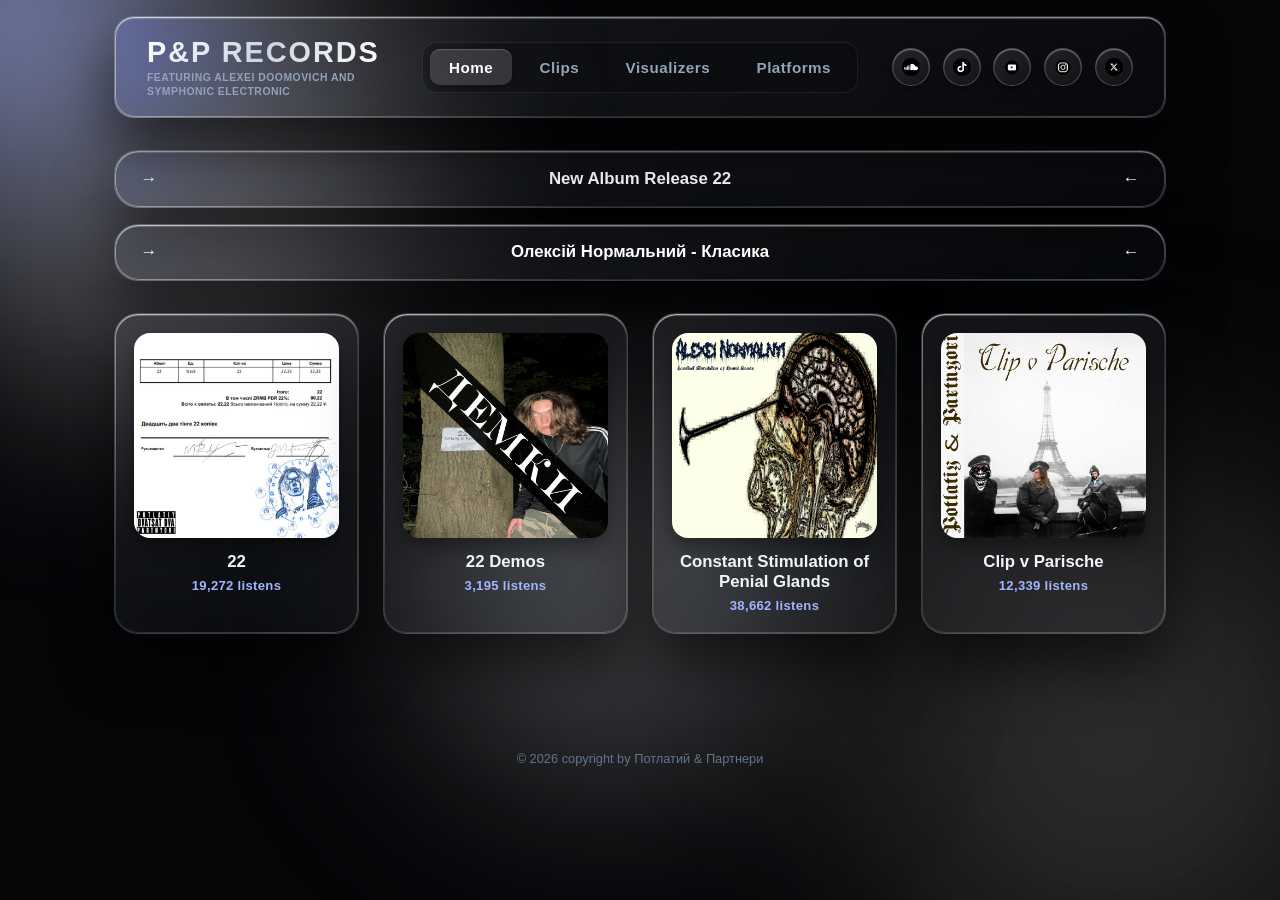
==== commit 8e97b036: "Update index.html" ====
--- a/index.html
+++ b/index.html
@@ -29,7 +29,7 @@
       <div class="nav-links">
         <button id="nav-home" class="nav-link active" onclick="switchTab('home')">Home</button>
         <button id="nav-clips" class="nav-link" onclick="switchTab('clips')">Clips</button>
-        <button id="nav-equalizers" class="nav-link" onclick="switchTab('equalizers')">Equalizers</button>
+        <button id="nav-equalizers" class="nav-link" onclick="switchTab('equalizers')">Visualizers</button>
         <button id="nav-platforms" class="nav-link" onclick="switchTab('platforms')">Platforms</button>
       </div>
 
@@ -286,4 +286,4 @@
   <script src="lyrics.js"></script>
   <script src="x.js"></script>
 </body>
-</html>+</html>
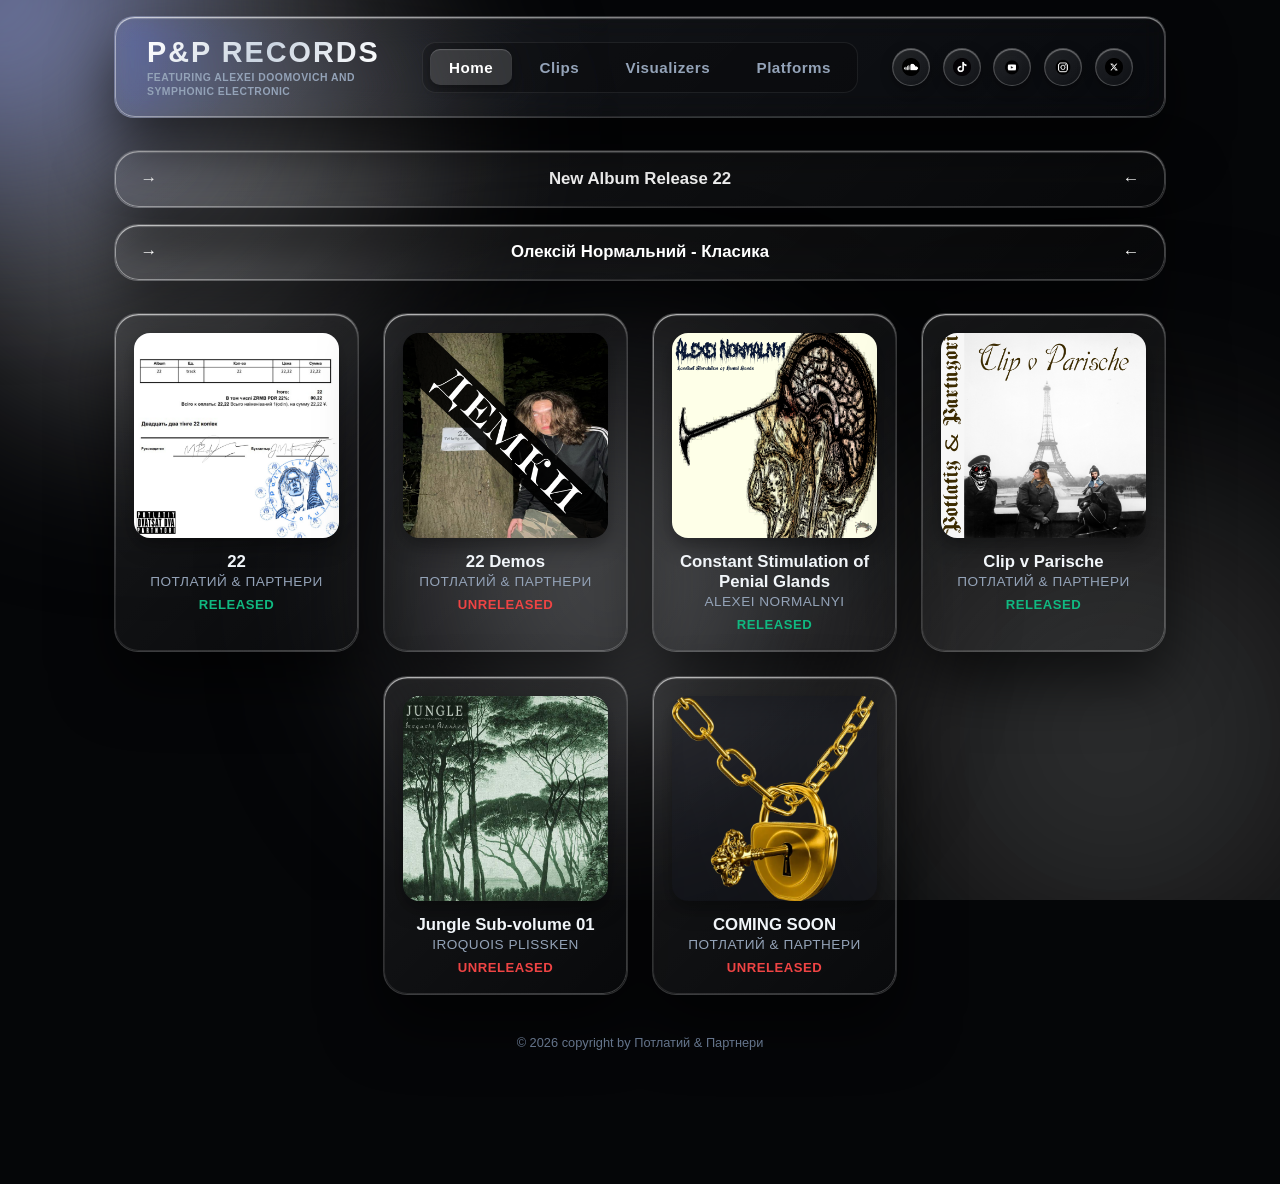
==== commit 48a59b85: "Add new files to PotlatiyPartners branch" ====
--- a/index.html
+++ b/index.html
@@ -6,6 +6,20 @@
   <title>Потлатий & Партнери</title>
   <link rel="icon" type="image/x-icon" href="icon.ico">
   <link rel="stylesheet" href="style.css">
+  <style>
+    /* Custom layout adjustment to shift the last two albums to the right as shown in your image */
+    @media (min-width: 950px) {
+      #albums-grid {
+        grid-template-columns: repeat(4, 1fr);
+      }
+      #albums-grid .album-card:nth-last-child(2) {
+        grid-column: 2;
+      }
+      #albums-grid .album-card:nth-last-child(1) {
+        grid-column: 3;
+      }
+    }
+  </style>
 </head>
 <body>
 
@@ -59,7 +73,8 @@
             <img src="22albumcov.png" alt="Album 22" onerror="this.src='icon.ico'">
           </div>
           <div class="album-card-title">22</div>
-          <div class="album-card-listens" id="main-listens-22">0 listens</div>
+          <div class="album-card-artist">Потлатий & Партнери</div>
+          <div class="album-card-status" id="status-22"></div>
         </div>
 
         <div class="album-card glass-card" onclick="openAlbum('22demos', this)">
@@ -67,7 +82,8 @@
             <img src="22demos.png" alt="22 Demos" onerror="this.src='icon.ico'">
           </div>
           <div class="album-card-title">22 Demos</div>
-          <div class="album-card-listens" id="main-listens-22demos">0 listens</div>
+          <div class="album-card-artist">Потлатий & Партнери</div>
+          <div class="album-card-status" id="status-22demos"></div>
         </div>
 
         <div class="album-card glass-card" onclick="openAlbum('cspg', this)">
@@ -75,7 +91,8 @@
             <img src="csopgnew.png" alt="CSPG" onerror="this.src='icon.ico'">
           </div>
           <div class="album-card-title">Constant Stimulation of Penial Glands</div>
-          <div class="album-card-listens" id="main-listens-cspg">0 listens</div>
+          <div class="album-card-artist">Alexei Normalnyi</div>
+          <div class="album-card-status" id="status-cspg"></div>
         </div>
 
         <div class="album-card glass-card" onclick="openAlbum('cvp', this)">
@@ -83,7 +100,28 @@
             <img src="clipcover.png" alt="Clip v Parische" onerror="this.src='icon.ico'">
           </div>
           <div class="album-card-title">Clip v Parische</div>
-          <div class="album-card-listens" id="main-listens-cvp">0 listens</div>
+          <div class="album-card-artist">Потлатий & Партнери</div>
+          <div class="album-card-status" id="status-cvp"></div>
+        </div>
+
+        <!-- New Album: Jungle Sub-volume 01 -->
+        <div class="album-card glass-card" onclick="openAlbum('jungle', this)">
+          <div class="album-card-cover">
+            <img src="jngl.png" alt="Jungle Sub-volume 01" onerror="this.src='icon.ico'">
+          </div>
+          <div class="album-card-title">Jungle Sub-volume 01</div>
+          <div class="album-card-artist">Iroquois Plissken</div>
+          <div class="album-card-status" id="status-jungle"></div>
+        </div>
+
+        <!-- New Album: Coming Soon -->
+        <div class="album-card glass-card" onclick="openAlbum('soon', this)">
+          <div class="album-card-cover">
+            <img src="question.png" alt="Coming soon" onerror="this.src='icon.ico'">
+          </div>
+          <div class="album-card-title">COMING SOON</div>
+          <div class="album-card-artist">Потлатий & Партнери</div>
+          <div class="album-card-status" id="status-soon"></div>
         </div>
       </div>
     </div>
@@ -181,12 +219,11 @@
               <button class="control-btn glass-btn" onclick="nextTrack()">NEXT ⏭</button>
             </div>
 
-            <div id="listens-count" class="listens-count"></div>
-
             <div class="streaming-links">
               <a id="spotify-link" href="#" target="_blank" class="stream-btn glass-btn">Spotify</a>
               <a id="apple-link" href="#" target="_blank" class="stream-btn glass-btn">Apple Music</a>
               <a id="ytmusic-link" href="#" target="_blank" class="stream-btn glass-btn">YT Music</a>
+              <a id="soundcloud-link" href="#" target="_blank" class="stream-btn glass-btn" style="display: none;">SoundCloud</a>
             </div>
           </div>
         </div>
@@ -246,8 +283,25 @@
             <div class="track" data-file="Dismembered Body Found in the Stale Basement of a Nice Old Lady I Once Knew As Roberta.mp3" onclick="playTrack(this)">07. Dismembered Body Found in the Stale Basement</div>
           </div>
 
+          <div id="list-jungle" class="music-container track-list-box">
+            <div class="track" data-file="Cults.mp3" onclick="playTrack(this)">
+[ 01 : Cults ]</div>
+            <div class="track" data-file="Music.mp3" onclick="playTrack(this)">
+[ 02 : Music ]</div>
+            <div class="track" data-file="13's.mp3" onclick="playTrack(this)">[ 03 : 13's ]
+</div>
+            <div class="track" data-file="Evil Break.mp3" onclick="playTrack(this)">[ 04 : Evil Break ]
+</div>
+            <div class="track" data-file="Soloin' Through Pt. 1.mp3" onclick="playTrack(this)">[ 05 : Soloin' Thru Pt. I ]
+</div>
+          </div>
+
           <div id="list-cvp" class="music-container track-list-box">
             <div class="track" data-file="Clip v Parische.mp3" onclick="playTrack(this)">01. Clip v Parische</div>
+          </div>
+
+          <div id="list-soon" class="music-container track-list-box">
+            <!-- Tracks will be added once available -->
           </div>
 
           <div class="lyrics-container glass-panel">
@@ -275,7 +329,6 @@
         <button class="control-btn glass-btn" onclick="reopenFullPlayer()" title="Expand">⤢</button>
         <button class="control-btn glass-btn" onclick="dismissMiniPlayer()" title="Close">✕</button>
       </div>
-      <div id="mini-listens-count" class="mini-listens-count">0 listens</div>
     </div>
   </div>
 
@@ -286,4 +339,4 @@
   <script src="lyrics.js"></script>
   <script src="x.js"></script>
 </body>
-</html>
+</html>
--- a/style.css
+++ b/style.css
@@ -162,7 +162,6 @@
   gap: 1.5rem;
 }
 
-/* Advanced grid trick to enforce strict text wrapping bound to Title width */
 .nav-brand {
   display: grid;
   grid-template-columns: min-content;
@@ -364,15 +363,27 @@
   color: #f1f5f9;
 }
 
-.album-card-listens {
+/* New Artist Subtitle underneath Album covers */
+.album-card-artist {
+  font-size: 0.85rem;
+  color: #94a3b8;
+  font-weight: 500;
+  margin-top: 0.15rem;
+  text-transform: uppercase;
+  letter-spacing: 0.5px;
+}
+
+.album-card-status {
   font-size: 0.82rem;
-  color: var(--accent, #a5b4fc);
-  margin-top: 0.4rem;
-  font-weight: 600;
-  letter-spacing: 0.3px;
-}
-
-/* YouTube Style Video Grid (Clips & Equalizers) */
+  margin-top: 0.45rem;
+  font-weight: 800;
+  letter-spacing: 0.5px;
+  text-transform: uppercase;
+}
+.status-released { color: #10b981; }
+.status-unreleased { color: #ef4444; }
+
+/* YouTube Style Video Grid */
 .yt-grid {
   display: grid;
   grid-template-columns: repeat(auto-fit, minmax(300px, 1fr));
@@ -679,7 +690,6 @@
 #player { width: 100%; height: 38px; border-radius: 10px; }
 
 .custom-playback-buttons { display: grid; grid-template-columns: 1fr 1.2fr 1fr; gap: 0.5rem; }
-.listens-count { text-align: center; font-size: 0.88rem; color: var(--accent, #a5b4fc); letter-spacing: 0.5px; font-weight: 700; padding: 0.2rem 0; }
 .control-btn { font-size: 0.75rem; text-align: center; padding: 0.6rem 0.2rem; }
 
 .streaming-links { display: flex; gap: 0.5rem; }
@@ -774,7 +784,6 @@
 .mini-controls-container { display: flex; flex-direction: column; align-items: flex-end; gap: 0.2rem; flex-shrink: 0; }
 .mini-controls { display: flex; align-items: center; gap: 0.4rem; }
 .mini-controls .control-btn { padding: 0.5rem 0.75rem; font-size: 0.82rem; }
-.mini-listens-count { font-size: 0.75rem; color: var(--accent, #a5b4fc); font-weight: 700; letter-spacing: 0.3px; text-align: right; padding-right: 0.2rem; }
 
 /* Desktop-only Navigation Overrides and Album Fly-In */
 @media (min-width: 851px) {
@@ -989,7 +998,6 @@
   .mini-controls { gap: 0.25rem; }
   .mini-controls .control-btn { padding: 0.45rem 0.5rem; font-size: 0.75rem; }
   .mini-controls .btn-text { display: none; }
-  .mini-listens-count { font-size: 0.68rem; }
 }
 
 ::-webkit-scrollbar { width: 5px; height: 5px; }
@@ -1061,4 +1069,4 @@
   font-size: 1.5rem;
   margin-bottom: 0;
   color: #f8fafc;
-}+}
